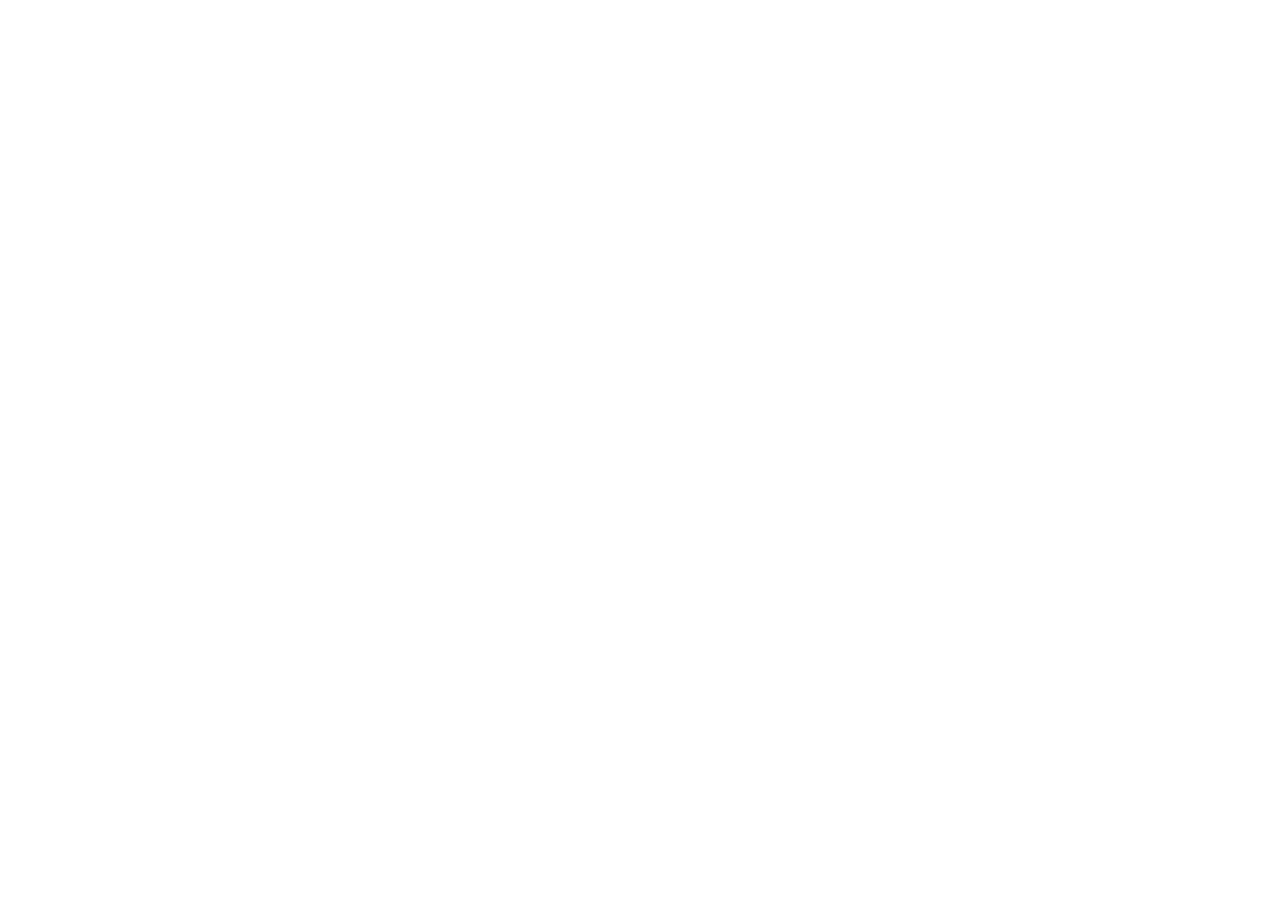
==== index.html @ 24608117 "Revert "Feature/nigar"" ====
<!doctype html>
<html lang="en">
<head>
  <meta charset="UTF-8">
  <meta name="viewport" content="width=device-width, initial-scale=1.0">
  <title>
    SAGE
  </title>
  <link rel="stylesheet" href="style.css">
</head>
  <body>
    <footer>
      <script src="app.js"></script>
    </footer>
  </body>
</html>
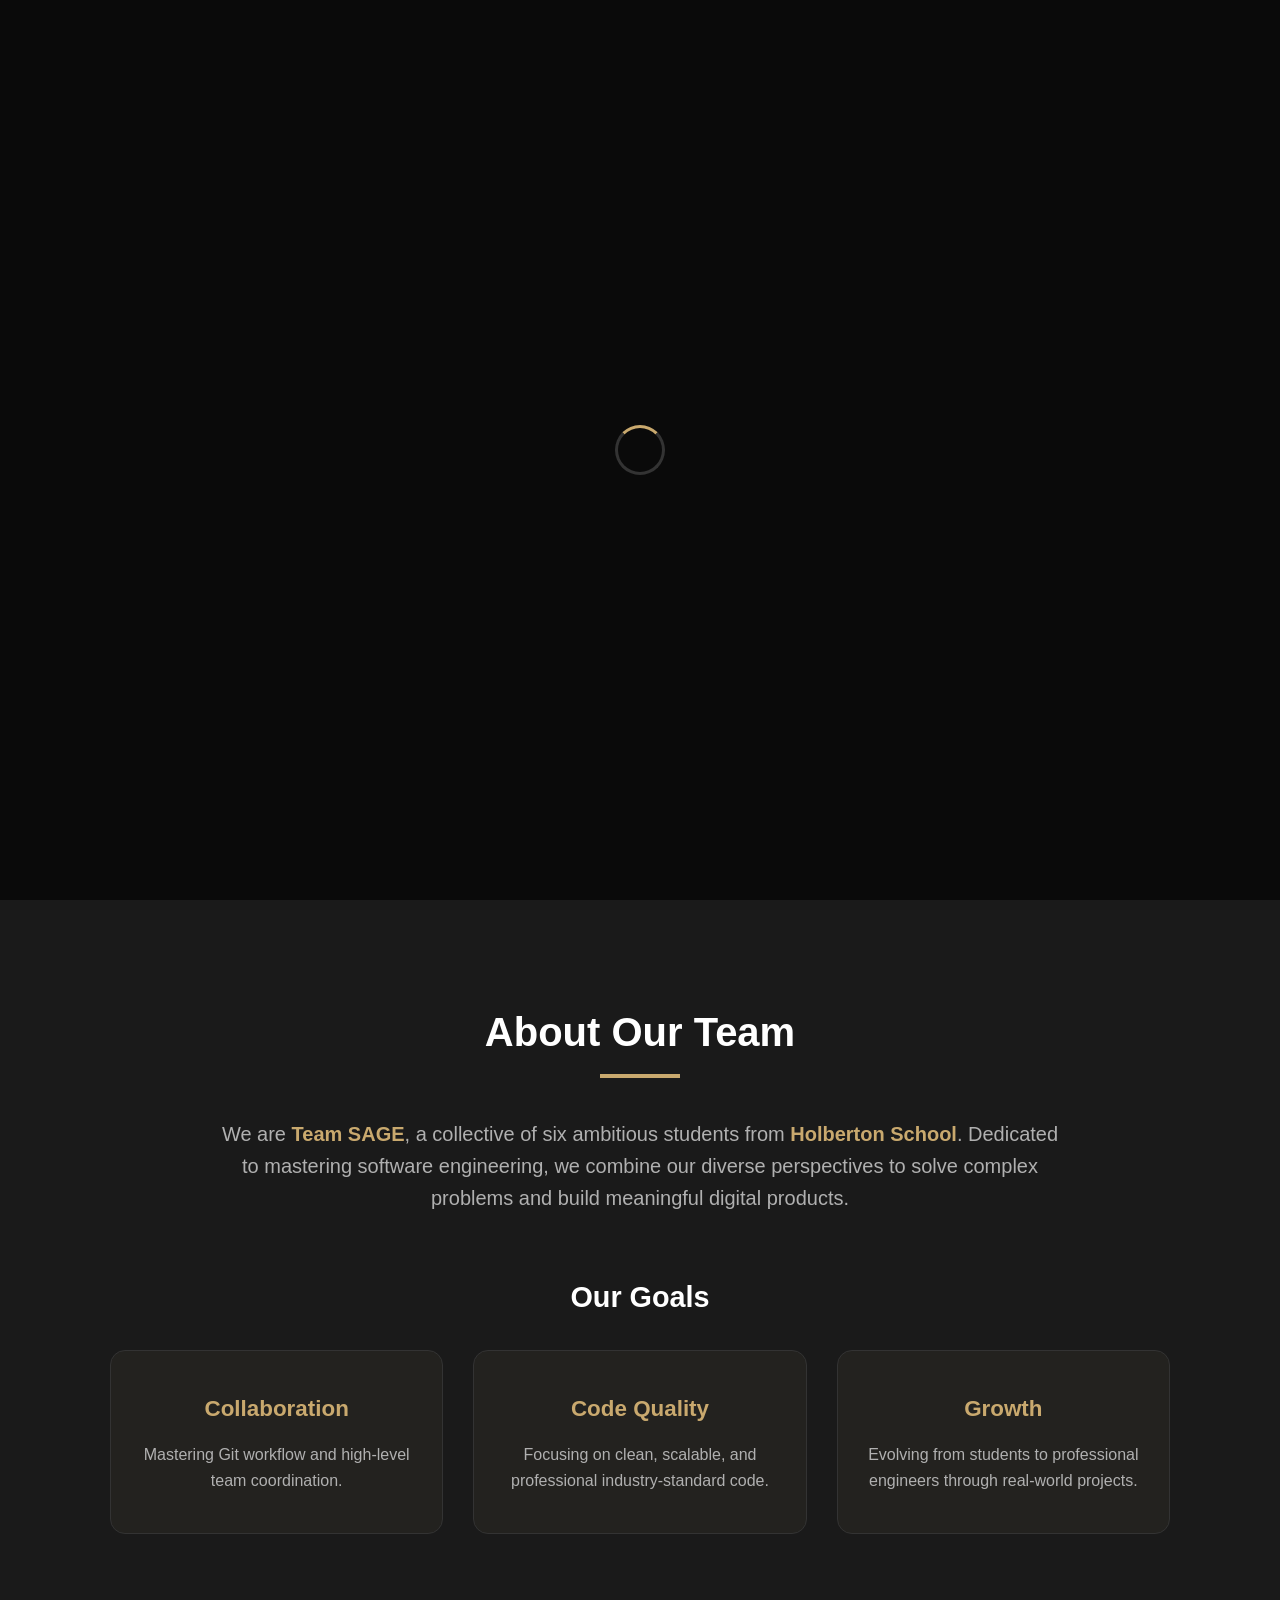
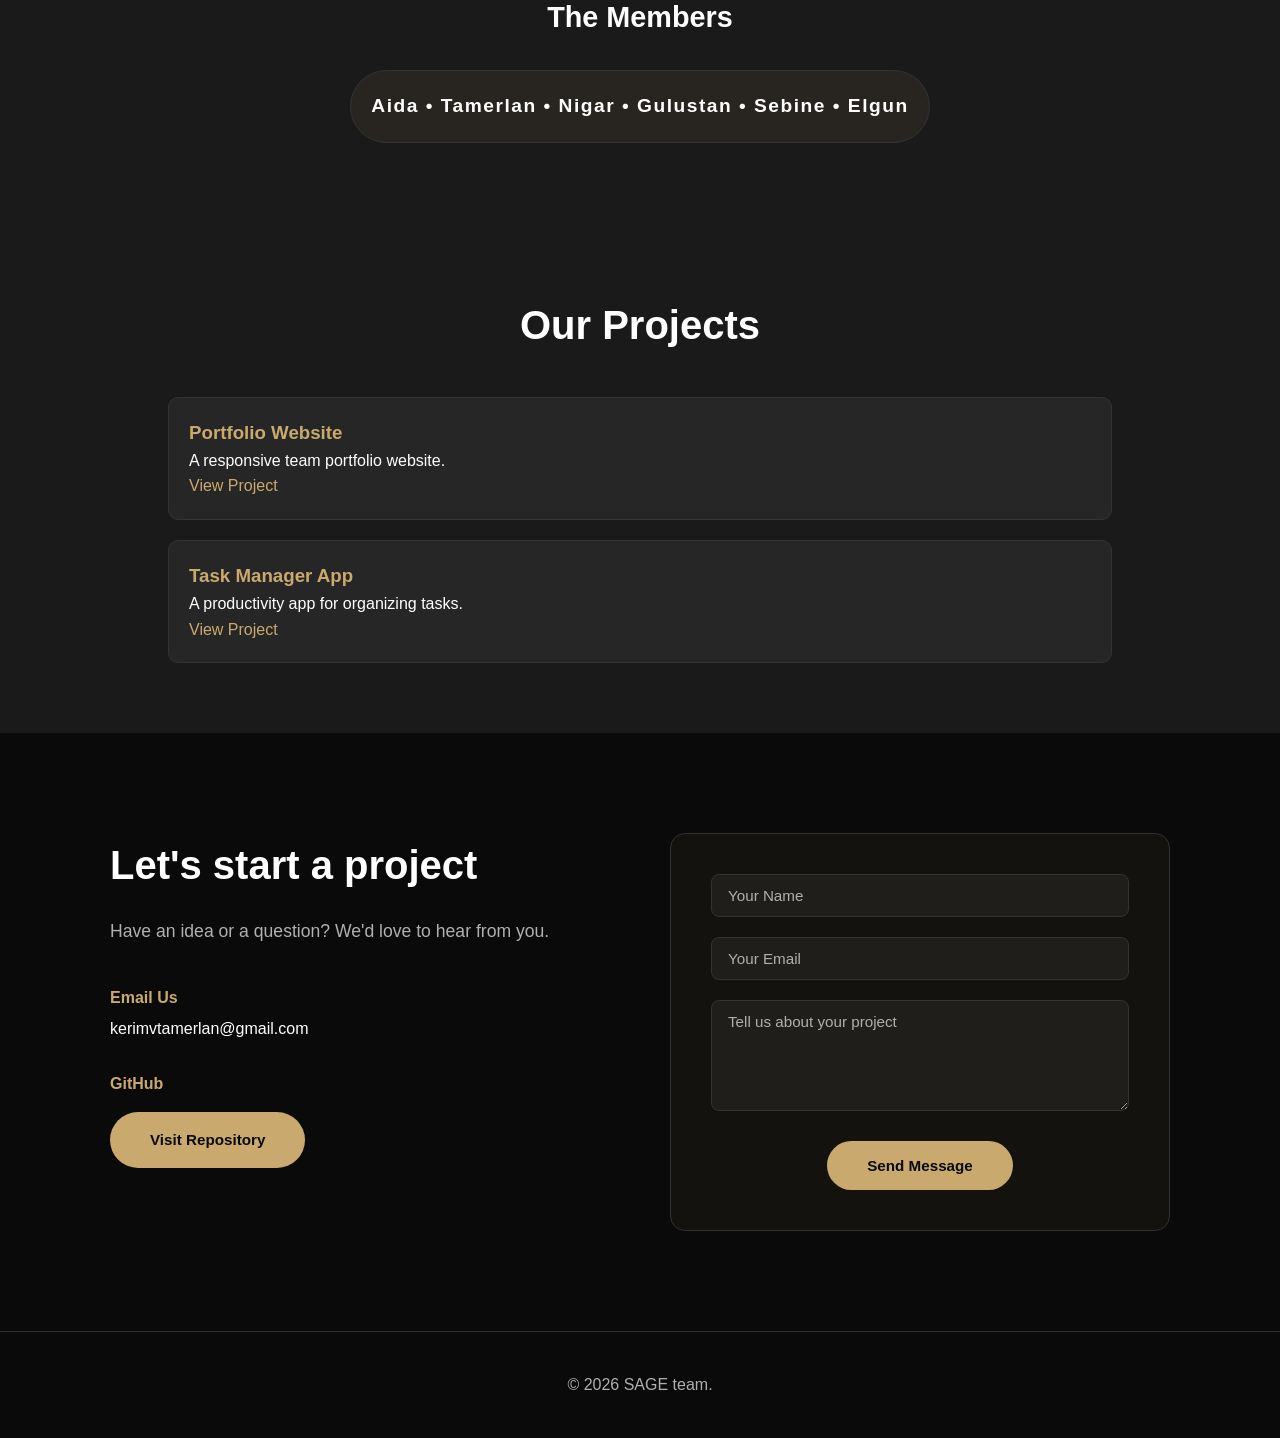
==== commit 229e0109: "feat: add contact section with form and GitHub button" ====
--- a/index.html
+++ b/index.html
@@ -9,8 +9,137 @@
   <link rel="stylesheet" href="style.css">
 </head>
   <body>
+        <!-- Loader -->
+    <div class="loader" id="loader">
+        <div class="loader-circle"></div>
+    </div>
+
+        <!-- Navbar -->
+    <nav class="navbar" id="navbar">
+        <div class="nav-container">
+            <a href="#home" class="nav-logo">SAGE</a>
+            <ul class="nav-links" id="navLinks">
+                <li><a href="#home">Home</a></li>
+                <li><a href="#projects">Projects</a></li>
+                <li><a href="#about">About</a></li>
+                <li><a href="#contact">Contact</a></li>
+            </ul>
+            <button class="nav-toggle" id="navToggle" aria-label="Toggle menu">
+                <span></span>
+                <span></span>
+                <span></span>
+            </button>
+        </div>
+    </nav>
+
+        <!-- Hero -->
+    <section class="hero" id="home">
+        <div class="hero-bg"></div>
+        <div class="hero-content">
+            <h1>We Craft Digital Experiences</h1>
+            <p>A team of six passionate designers and developers building products that make a difference.</p>
+            <div class="hero-buttons">
+                <a href="#projects" class="btn btn-primary">View Our Work</a>
+                <a href="#contact" class="btn btn-outline">Get in Touch</a>
+            </div>
+        </div>
+    </section>
+
+    <!-- About Team Section -->
+    <section class="about-team" id="about">
+        <div class="container">
+            <div class="section-header">
+                <h2>About Our Team</h2>
+                <div class="underline"></div>
+            </div>
+
+            <div class="about-content">
+                <p>
+                    We are <strong>Team SAGE</strong>, a collective of six ambitious students from <strong>Holberton School</strong>.
+                    Dedicated to mastering software engineering, we combine our diverse perspectives to solve complex problems and build meaningful digital products.
+                </p>
+            </div>
+
+            <div class="team-goals">
+                <h3>Our Goals</h3>
+                <div class="goals-grid">
+                    <div class="goal-card">
+                        <h4>Collaboration</h4>
+                        <p>Mastering Git workflow and high-level team coordination.</p>
+                    </div>
+                    <div class="goal-card">
+                        <h4>Code Quality</h4>
+                        <p>Focusing on clean, scalable, and professional industry-standard code.</p>
+                    </div>
+                    <div class="goal-card">
+                        <h4>Growth</h4>
+                        <p>Evolving from students to professional engineers through real-world projects.</p>
+                    </div>
+                </div>
+            </div>
+
+            <div class="team-members">
+                <h3>The Members</h3>
+                <div class="members-list">
+                    Aida • Tamerlan • Nigar • Gulustan • Sebine • Elgun
+                </div>
+            </div>
+        </div>
+    </section>
+
+    <!-- Projects Section -->
+    <section id="projects">
+        <h2>Our Projects</h2>
+
+        <div class="project-card">
+            <h3>Portfolio Website</h3>
+            <p>A responsive team portfolio website.</p>
+            <a href="#">View Project</a>
+        </div>
+
+        <div class="project-card">
+            <h3>Task Manager App</h3>
+            <p>A productivity app for organizing tasks.</p>
+            <a href="#">View Project</a>
+        </div>
+    </section>
+
+    <!--contact section-->
+    <section class="contact" id="contact">
+        <div class="container">
+            <div class="contact-wrapper">
+                <div class="contact-info">
+                    <h2>Let's start a project</h2>
+                    <p>Have an idea or a question? We'd love to hear from you.</p>
+                    <div class="info-item">
+                        <span>Email Us</span>
+                        <p>kerimvtamerlan@gmail.com</p>
+                    </div>
+                    <div class="info-item">
+                        <span>GitHub</span>
+                        <a href="https://github.com/sa3ina/SAGE" target="_blank" class="btn btn-primary" style="display: inline-block; margin-top: 10px;">Visit Repository</a>
+                    </div>
+                </div>
+
+                <form class="contact-form">
+                    <div class="form-group">
+                        <input type="text" placeholder="Your Name" required>
+                    </div>
+                    <div class="form-group">
+                        <input type="email" placeholder="Your Email" required>
+                    </div>
+                    <div class="form-group">
+                        <textarea placeholder="Tell us about your project" rows="5" required></textarea>
+                    </div>
+                    <button type="submit" class="btn btn-primary">Send Message</button>
+                </form>
+            </div>
+        </div>
+    </section>
+
     <footer>
+      <p>&copy; 2026 SAGE team.</p>
       <script src="app.js"></script>
     </footer>
   </body>
-</html>
+</html>
--- a/style.css
+++ b/style.css
@@ -0,0 +1,626 @@
+#projects {
+    padding: 50px;
+    background-color: var(--surface);
+}
+
+#projects h2 {
+    text-align: center;
+    color: var(--text);
+    margin-bottom: 40px;
+    font-size: 2.5rem;
+}
+
+.project-card {
+    background: rgba(255,255,255,0.05);
+    padding: 20px;
+    margin: 20px auto;
+    width: 80%;
+    border-radius: 10px;
+    border: 1px solid var(--border);
+    transition: var(--transition);
+}
+
+.project-card:hover {
+    background: rgba(255,255,255,0.1);
+    border-color: var(--accent);
+}
+
+.project-card h3 {
+    color: var(--accent);
+}
+
+.project-card a {
+    color: var(--accent);
+    text-decoration: none;
+    transition: var(--transition);
+}
+
+.project-card a:hover {
+    color: var(--accent-hover);
+}
+:root {
+  --bg: #0a0a0a;
+  --surface: #1a1a1a;
+  --text: #ffffff;
+  --text-muted: #b0b0b0;
+  --accent: #c9a96e;
+  --accent-hover: #ddb876;
+  --border: #333333;
+  --transition: all 0.3s ease;
+}
+
+* {
+  margin: 0;
+  padding: 0;
+  box-sizing: border-box;
+}
+
+body {
+  background-color: var(--bg);
+  color: var(--text);
+  font-family: -apple-system, BlinkMacSystemFont, 'Segoe UI', Roboto, Oxygen, Ubuntu, Cantarell, sans-serif;
+  line-height: 1.6;
+}
+
+/* Loader */
+.loader {
+  position: fixed;
+  top: 0;
+  left: 0;
+  width: 100%;
+  height: 100%;
+  background: var(--bg);
+  display: flex;
+  align-items: center;
+  justify-content: center;
+  z-index: 9999;
+  pointer-events: none;
+  opacity: 1;
+  transition: opacity 0.5s ease;
+}
+
+.loader.hidden {
+  opacity: 0;
+  pointer-events: none;
+}
+
+.loader-circle {
+  width: 50px;
+  height: 50px;
+  border: 3px solid var(--border);
+  border-top-color: var(--accent);
+  border-radius: 50%;
+  animation: spin 1s linear infinite;
+}
+
+@keyframes spin {
+  to {
+    transform: rotate(360deg);
+  }
+}
+
+@keyframes fadeUp {
+  from {
+    opacity: 0;
+    transform: translateY(30px);
+  }
+  to {
+    opacity: 1;
+    transform: translateY(0);
+  }
+}
+
+/* Navbar */
+.navbar {
+    position: fixed;
+    top: 0;
+    left: 0;
+    width: 100%;
+    z-index: 1000;
+    padding: 1.2rem 0;
+    background: transparent;
+    transition: var(--transition);
+}
+
+.navbar.scrolled {
+    background: rgba(10, 10, 10, 0.9);
+    backdrop-filter: blur(12px);
+    -webkit-backdrop-filter: blur(12px);
+    border-bottom: 1px solid var(--border);
+    padding: 0.8rem 0;
+}
+
+.nav-container {
+    max-width: 1200px;
+    margin: 0 auto;
+    padding: 0 5%;
+    display: flex;
+    align-items: center;
+    justify-content: space-between;
+}
+
+.nav-logo {
+    font-size: 1.5rem;
+    font-weight: 700;
+    color: var(--accent);
+    text-decoration: none;
+    letter-spacing: 3px;
+    transition: var(--transition);
+}
+
+.nav-logo:hover {
+    color: var(--accent-hover);
+}
+
+.nav-links {
+    display: flex;
+    list-style: none;
+    gap: 2.5rem;
+}
+
+.nav-links a {
+    color: var(--text-muted);
+    text-decoration: none;
+    font-size: 0.9rem;
+    font-weight: 500;
+    letter-spacing: 0.5px;
+    transition: var(--transition);
+    position: relative;
+}
+
+.nav-links a::after {
+    content: '';
+    position: absolute;
+    bottom: -4px;
+    left: 0;
+    width: 0;
+    height: 2px;
+    background: var(--accent);
+    transition: var(--transition);
+}
+
+.nav-links a:hover {
+    color: var(--text);
+}
+
+.nav-links a:hover::after {
+    width: 100%;
+}
+
+.nav-toggle {
+    display: none;
+    flex-direction: column;
+    gap: 5px;
+    background: none;
+    border: none;
+    cursor: pointer;
+    padding: 4px;
+    z-index: 1001;
+}
+
+.nav-toggle span {
+    display: block;
+    width: 24px;
+    height: 2px;
+    background: var(--text);
+    border-radius: 2px;
+    transition: var(--transition);
+}
+
+.nav-toggle.active span:nth-child(1) {
+    transform: translateY(7px) rotate(45deg);
+}
+
+.nav-toggle.active span:nth-child(2) {
+    opacity: 0;
+}
+
+.nav-toggle.active span:nth-child(3) {
+    transform: translateY(-7px) rotate(-45deg);
+}
+
+@media (max-width: 768px) {
+    .nav-toggle {
+        display: flex;
+    }
+
+    .nav-links {
+        position: fixed;
+        top: 0;
+        right: -100%;
+        width: 70%;
+        max-width: 300px;
+        height: 100vh;
+        background: var(--surface);
+        flex-direction: column;
+        align-items: center;
+        justify-content: center;
+        gap: 2rem;
+        transition: right 0.4s ease;
+        border-left: 1px solid var(--border);
+    }
+
+    .nav-links.open {
+        right: 0;
+    }
+
+    .nav-links a {
+        font-size: 1.1rem;
+    }
+
+    .nav-overlay {
+        position: fixed;
+        top: 0;
+        left: 0;
+        width: 100%;
+        height: 100%;
+        background: rgba(0, 0, 0, 0.5);
+        z-index: 999;
+        opacity: 0;
+        pointer-events: none;
+        transition: opacity 0.3s ease;
+    }
+
+    .nav-overlay.active {
+        opacity: 1;
+        pointer-events: all;
+    }
+}
+
+/* Hero Section */
+.hero {
+    min-height: 100vh;
+    display: flex;
+    align-items: center;
+    justify-content: center;
+    text-align: center;
+    padding: 8rem 5% 4rem;
+    position: relative;
+    overflow: hidden;
+}
+
+.hero-bg {
+    position: absolute;
+    top: 0;
+    left: 0;
+    width: 100%;
+    height: 100%;
+    background: 
+        radial-gradient(circle at 20% 50%, rgba(201,169,110,0.08) 0%, transparent 50%),
+        radial-gradient(circle at 80% 80%, rgba(201,169,110,0.05) 0%, transparent 50%);
+    pointer-events: none;
+}
+
+.hero-content {
+    position: relative;
+    z-index: 1;
+    max-width: 900px;
+}
+
+.hero-tag {
+    display: inline-block;
+    padding: 0.5rem 1.2rem;
+    background: var(--surface);
+    border: 1px solid var(--border);
+    border-radius: 100px;
+    font-size: 0.85rem;
+    color: var(--accent);
+    margin-bottom: 2rem;
+    opacity: 0;
+    transform: translateY(20px);
+    animation: fadeUp 0.8s ease forwards 0.2s;
+}
+
+.hero h1 {
+    font-size: clamp(3rem, 6vw, 5rem);
+    margin-bottom: 1.5rem;
+    opacity: 0;
+    transform: translateY(30px);
+    animation: fadeUp 0.8s ease forwards 0.4s;
+}
+
+.hero p {
+    font-size: 1.25rem;
+    color: var(--text-muted);
+    max-width: 600px;
+    margin: 0 auto 3rem;
+    opacity: 0;
+    transform: translateY(20px);
+    animation: fadeUp 0.8s ease forwards 0.6s;
+}
+
+.hero-buttons {
+    display: flex;
+    gap: 1rem;
+    justify-content: center;
+    flex-wrap: wrap;
+    opacity: 0;
+    transform: translateY(20px);
+    animation: fadeUp 0.8s ease forwards 0.8s;
+}
+
+.btn {
+    padding: 1rem 2.5rem;
+    border-radius: 100px;
+    font-weight: 600;
+    text-decoration: none;
+    transition: var(--transition);
+    cursor: pointer;
+    border: none;
+    font-size: 0.95rem;
+    display: inline-flex;
+    align-items: center;
+    gap: 0.5rem;
+}
+
+.btn-primary {
+    background: var(--accent);
+    color: var(--bg);
+}
+
+.btn-primary:hover {
+    background: var(--accent-hover);
+    transform: translateY(-2px);
+    box-shadow: 0 10px 30px rgba(201,169,110,0.3);
+}
+
+.btn-outline {
+    background: transparent;
+    color: var(--text);
+    border: 1px solid var(--border);
+}
+
+.btn-outline:hover {
+    border-color: var(--accent);
+    color: var(--accent);
+}
+
+/* About Team Section Styles */
+.about-team {
+    padding: 100px 0;
+    background-color: var(--surface);
+}
+
+.container {
+    max-width: 1100px;
+    margin: 0 auto;
+    padding: 0 20px;
+    text-align: center;
+}
+
+.section-header h2 {
+    font-size: 2.5rem;
+    color: var(--text);
+    margin-bottom: 10px;
+    opacity: 0;
+    animation: fadeUp 0.8s ease forwards;
+}
+
+.underline {
+    width: 80px;
+    height: 4px;
+    background: var(--accent);
+    margin: 0 auto 40px;
+}
+
+.about-content p {
+    font-size: 1.25rem;
+    color: var(--text-muted);
+    max-width: 850px;
+    margin: 0 auto 60px;
+}
+
+.about-content strong {
+    color: var(--accent);
+}
+
+.team-goals h3,
+.team-members h3 {
+    font-size: 1.8rem;
+    color: var(--text);
+    margin-bottom: 30px;
+}
+
+.goals-grid {
+    display: flex;
+    justify-content: space-between;
+    gap: 30px;
+    margin-bottom: 60px;
+    flex-wrap: wrap;
+}
+
+.goal-card {
+    flex: 1;
+    min-width: 250px;
+    padding: 40px 25px;
+    background: rgba(201,169,110,0.05);
+    border: 1px solid var(--border);
+    border-radius: 15px;
+    transition: var(--transition);
+}
+
+.goal-card:hover {
+    transform: translateY(-10px);
+    background: rgba(201,169,110,0.1);
+    border-color: var(--accent);
+    box-shadow: 0 15px 30px rgba(201,169,110,0.2);
+}
+
+.goal-card h4 {
+    color: var(--accent);
+    font-size: 1.4rem;
+    margin-bottom: 15px;
+}
+
+.goal-card p {
+    color: var(--text-muted);
+}
+
+.members-list {
+    font-size: 1.2rem;
+    font-weight: 700;
+    color: var(--text);
+    letter-spacing: 1.5px;
+    padding: 20px;
+    background: rgba(201,169,110,0.08);
+    display: inline-block;
+    border-radius: 50px;
+    border: 1px solid var(--border);
+}
+
+/* Contact Section */
+.contact {
+    padding: 100px 0;
+    background-color: var(--bg);
+}
+
+.contact .container {
+    max-width: 1100px;
+    margin: 0 auto;
+    padding: 0 20px;
+}
+
+.contact-wrapper {
+    display: grid;
+    grid-template-columns: 1fr 1fr;
+    gap: 60px;
+    align-items: start;
+}
+
+.contact-info {
+    text-align: left;
+}
+
+.contact-info h2 {
+    font-size: 2.5rem;
+    color: var(--text);
+    margin-bottom: 20px;
+}
+
+.contact-info > p {
+    font-size: 1.1rem;
+    color: var(--text-muted);
+    margin-bottom: 40px;
+}
+
+.info-item {
+    margin-bottom: 30px;
+}
+
+.info-item span {
+    display: block;
+    color: var(--accent);
+    font-weight: 600;
+    margin-bottom: 5px;
+}
+
+.info-item p {
+    color: var(--text);
+    font-size: 1rem;
+}
+
+.contact-form {
+    display: flex;
+    flex-direction: column;
+    gap: 20px;
+    background: rgba(201,169,110,0.05);
+    padding: 40px;
+    border: 1px solid var(--border);
+    border-radius: 15px;
+}
+
+.form-group {
+    display: flex;
+    flex-direction: column;
+}
+
+.form-group input,
+.form-group textarea {
+    padding: 12px 16px;
+    background: rgba(255,255,255,0.05);
+    border: 1px solid var(--border);
+    border-radius: 8px;
+    color: var(--text);
+    font-family: inherit;
+    font-size: 0.95rem;
+    transition: var(--transition);
+}
+
+.form-group input::placeholder,
+.form-group textarea::placeholder {
+    color: var(--text-muted);
+}
+
+.form-group input:focus,
+.form-group textarea:focus {
+    outline: none;
+    border-color: var(--accent);
+    background: rgba(255,255,255,0.08);
+    box-shadow: 0 0 0 3px rgba(201,169,110,0.1);
+}
+
+.contact-form .btn-primary {
+    align-self: center;
+    margin-top: 10px;
+}
+
+@media (max-width: 768px) {
+    .contact-wrapper {
+        grid-template-columns: 1fr;
+        gap: 40px;
+    }
+
+    .contact-info h2 {
+        font-size: 2rem;
+    }
+
+    .contact-form {
+        padding: 30px 20px;
+    }
+}
+
+/* Footer */
+footer {
+    padding: 40px;
+    background: var(--bg);
+    color: var(--text-muted);
+    text-align: center;
+    border-top: 1px solid var(--border);
+}
+
+footer p {
+    margin: 0;
+}
+
+/* Responsive Design */
+@media (max-width: 768px) {
+    .section-header h2 {
+        font-size: 2rem;
+    }
+
+    .about-content p {
+        font-size: 1rem;
+    }
+
+    .team-goals h3,
+    .team-members h3 {
+        font-size: 1.5rem;
+    }
+
+    .goals-grid {
+        flex-direction: column;
+        gap: 20px;
+    }
+
+    .goal-card {
+        padding: 25px 15px;
+    }
+
+    .project-card {
+        width: 90%;
+    }
+
+    #projects h2 {
+        font-size: 1.8rem;
+    }
+}
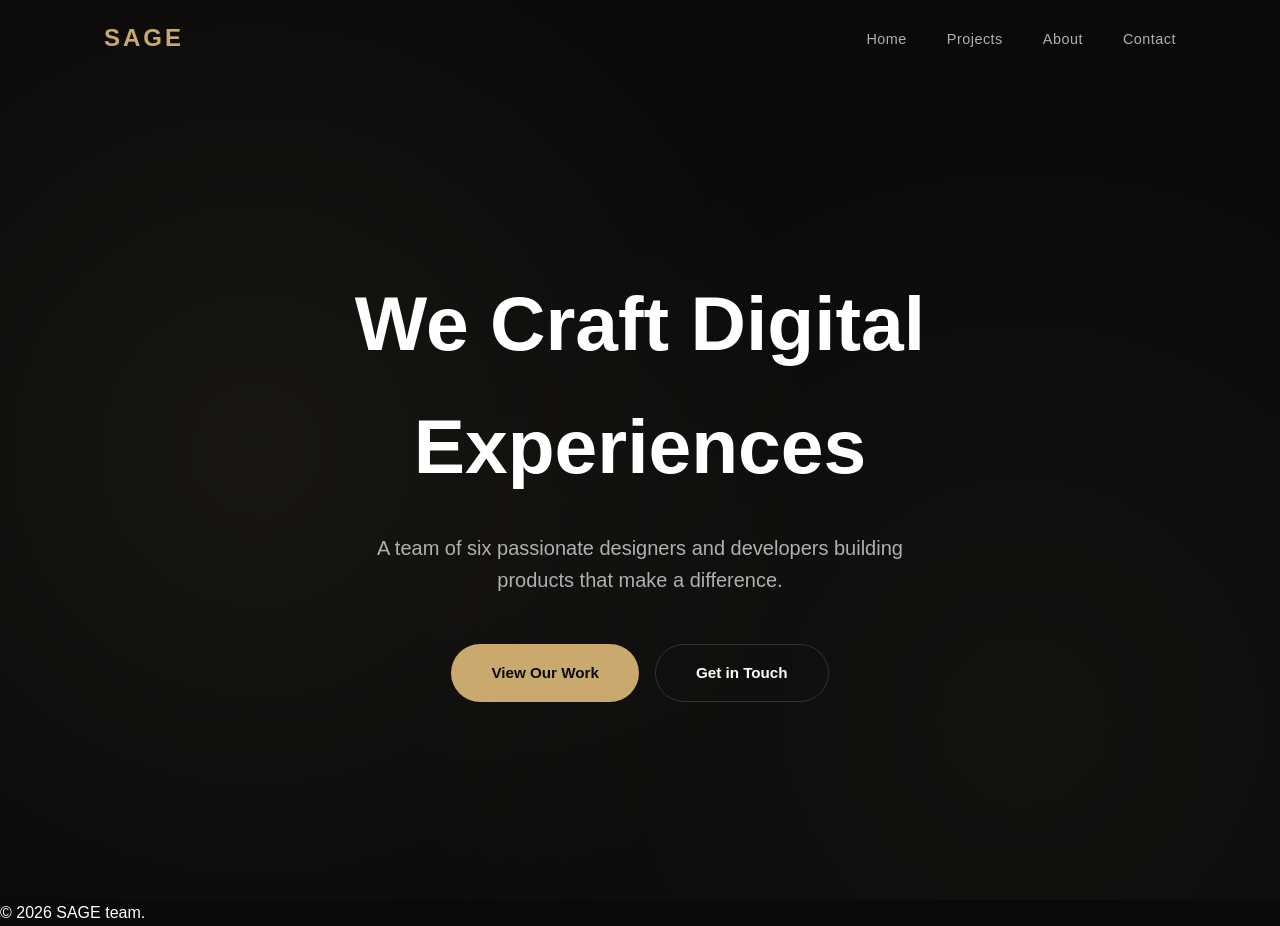
==== commit 3cff49bc: "Merge branch 'dev' into feature/elgun2" ====
--- a/index.html
+++ b/index.html
@@ -40,67 +40,37 @@
             <p>A team of six passionate designers and developers building products that make a difference.</p>
             <div class="hero-buttons">
                 <a href="#projects" class="btn btn-primary">View Our Work</a>
-                <a href="#contact" class="btn btn-outline">Get in Touch</a>
+                <a href="javascript:void(0)" class="btn btn-outline" id="contact-trigger">Get in Touch</a>
             </div>
         </div>
     </section>
 
-    <!-- About Team Section -->
-    <section class="about-team" id="about">
+    <!--contact section-->
+    <section class="contact" id="contact">
         <div class="container">
-            <div class="section-header">
-                <h2>About Our Team</h2>
-                <div class="underline"></div>
-            </div>
-
-            <div class="about-content">
-                <p>
-                    We are <strong>Team SAGE</strong>, a collective of six ambitious students from <strong>Holberton School</strong>.
-                    Dedicated to mastering software engineering, we combine our diverse perspectives to solve complex problems and build meaningful digital products.
-                </p>
-            </div>
-
-            <div class="team-goals">
-                <h3>Our Goals</h3>
-                <div class="goals-grid">
-                    <div class="goal-card">
-                        <h4>Collaboration</h4>
-                        <p>Mastering Git workflow and high-level team coordination.</p>
-                    </div>
-                    <div class="goal-card">
-                        <h4>Code Quality</h4>
-                        <p>Focusing on clean, scalable, and professional industry-standard code.</p>
-                    </div>
-                    <div class="goal-card">
-                        <h4>Growth</h4>
-                        <p>Evolving from students to professional engineers through real-world projects.</p>
+            <div class="contact-wrapper">
+                <div class="contact-info">
+                    <h2>Let’s start a project</h2>
+                    <p>Have an idea or a question? We’d love to hear from you.</p>
+                    <div class="info-item">
+                        <span>Email Us</span>
+                        <p>kerimvtamerlan@gmail.com</p>
                     </div>
                 </div>
+
+                <form class="contact-form">
+                    <div class="form-group">
+                        <input type="text" placeholder="Your Name" required>
+                    </div>
+                    <div class="form-group">
+                        <input type="email" placeholder="Your Email" required>
+                    </div>
+                    <div class="form-group">
+                        <textarea placeholder="Tell us about your project" rows="5" required></textarea>
+                    </div>
+                    <button type="submit" class="btn btn-primary">Send Message</button>
+                </form>
             </div>
-
-            <div class="team-members">
-                <h3>The Members</h3>
-                <div class="members-list">
-                    Aida • Tamerlan • Nigar • Gulustan • Sebine • Elgun
-                </div>
-            </div>
-        </div>
-    </section>
-
-    <!-- Projects Section -->
-    <section id="projects">
-        <h2>Our Projects</h2>
-
-        <div class="project-card">
-            <h3>Portfolio Website</h3>
-            <p>A responsive team portfolio website.</p>
-            <a href="#">View Project</a>
-        </div>
-
-        <div class="project-card">
-            <h3>Task Manager App</h3>
-            <p>A productivity app for organizing tasks.</p>
-            <a href="#">View Project</a>
         </div>
     </section>
 
@@ -141,5 +111,6 @@
       <p>&copy; 2026 SAGE team.</p>
       <script src="app.js"></script>
     </footer>
+          <script src="app.js"></script>
   </body>
 </html>
--- a/style.css
+++ b/style.css
@@ -374,6 +374,51 @@
     border-color: var(--accent);
     color: var(--accent);
 }
+/* 1. The main section container */
+#contact {
+    display: none; /* Hidden by default */
+    padding: 100px 20px;
+    background-color: #0a0a0a;
+    width: 100%;
+}
+
+/* 2. Logic to show it (triggered by JS) */
+#contact.is-visible {
+    display: flex; /* Changed to flex to help with centering */
+    flex-direction: column;
+    align-items: center; /* Centers content horizontally */
+    justify-content: center; /* Centers content vertically if needed */
+}
+
+/* 3. The wrapper that holds your info and form */
+.contact-wrapper {
+    width: 100%;
+    max-width: 600px; /* Limits width so it doesn't stretch too far */
+    text-align: center; /* Centers the text inside */
+}
+
+/* 4. Adjusting the form elements to be centered */
+.contact-form {
+    display: flex;
+    flex-direction: column;
+    gap: 20px;
+    margin-top: 40px;
+}
+
+.form-group input, 
+.form-group textarea {
+    width: 100%;
+    padding: 15px;
+    border: 1px solid #ddd;
+    border-radius: 4px;
+    font-family: inherit;
+    background: #f9f9f9;
+}
+
+/* 5. Center the button specifically */
+.contact-form .btn {
+    align-self: center; /* Keeps button in the middle */
+    min-width: 200px;
 
 /* About Team Section Styles */
 .about-team {
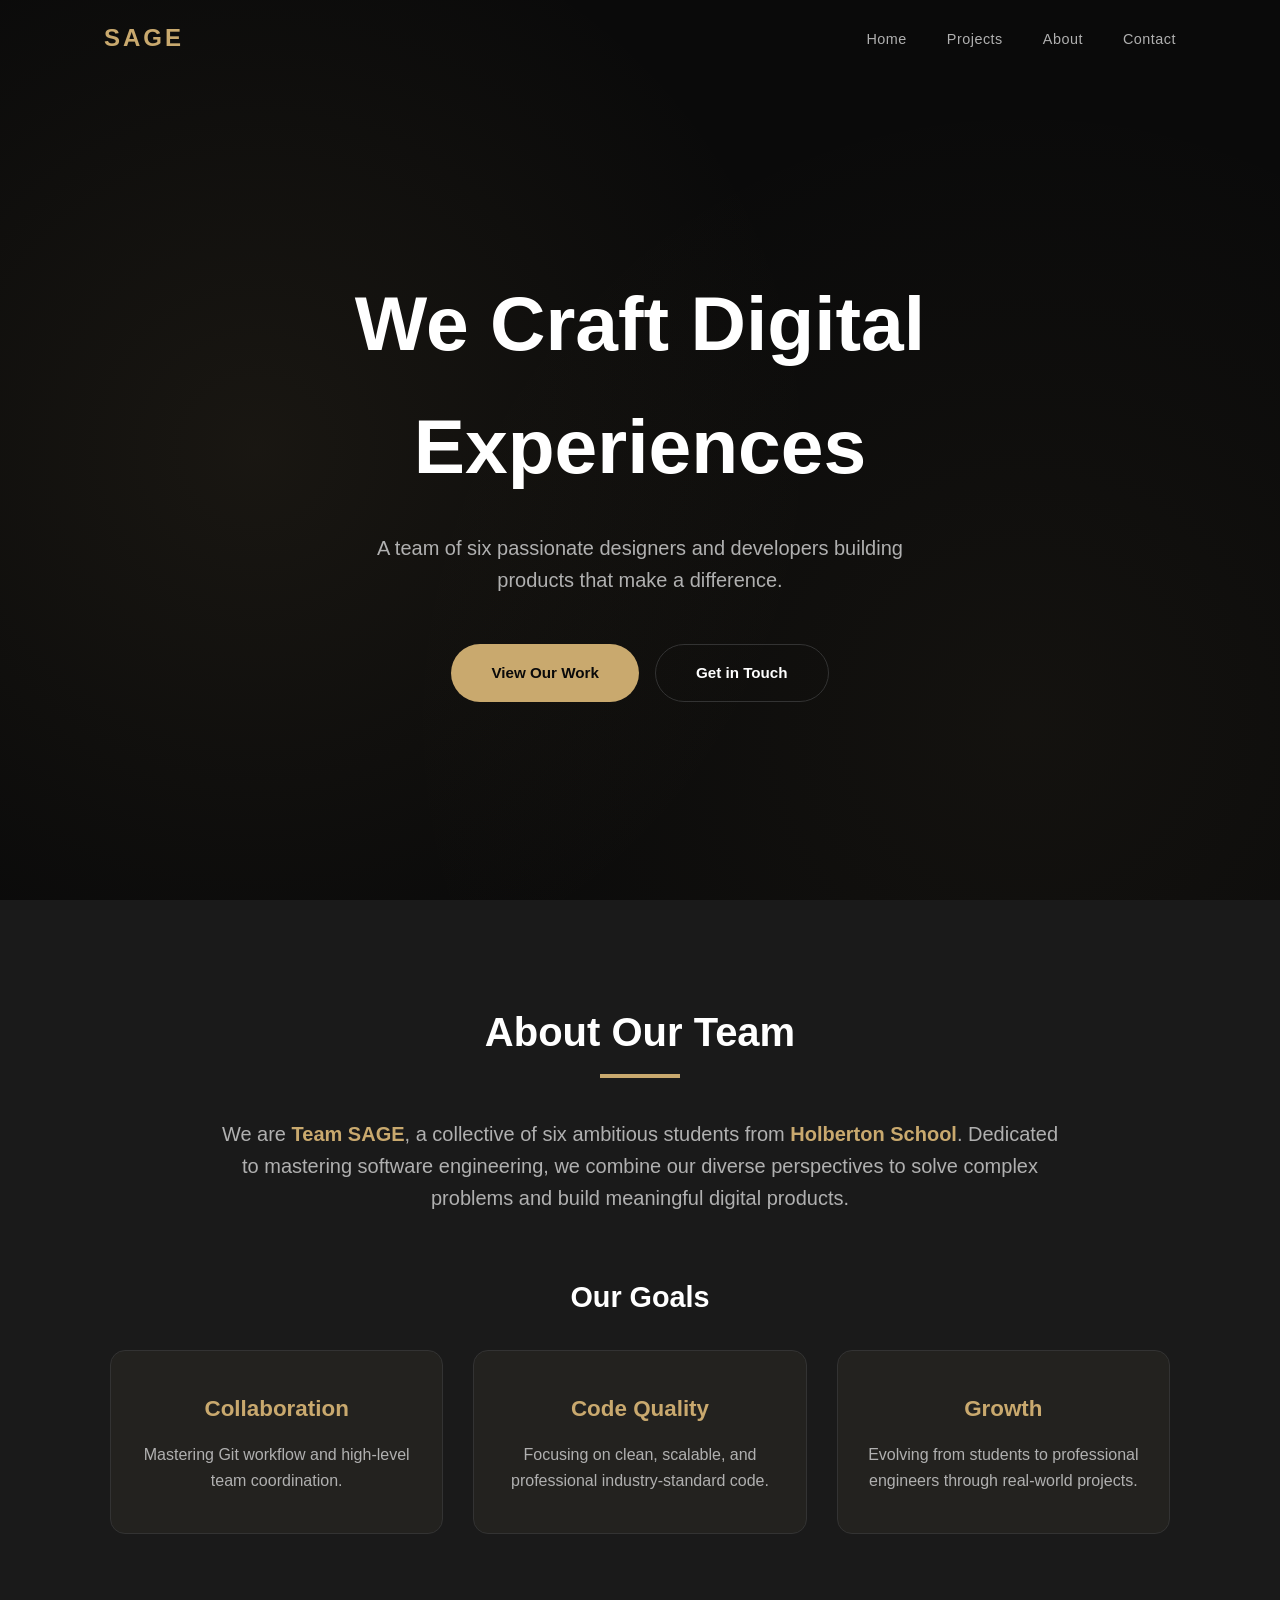
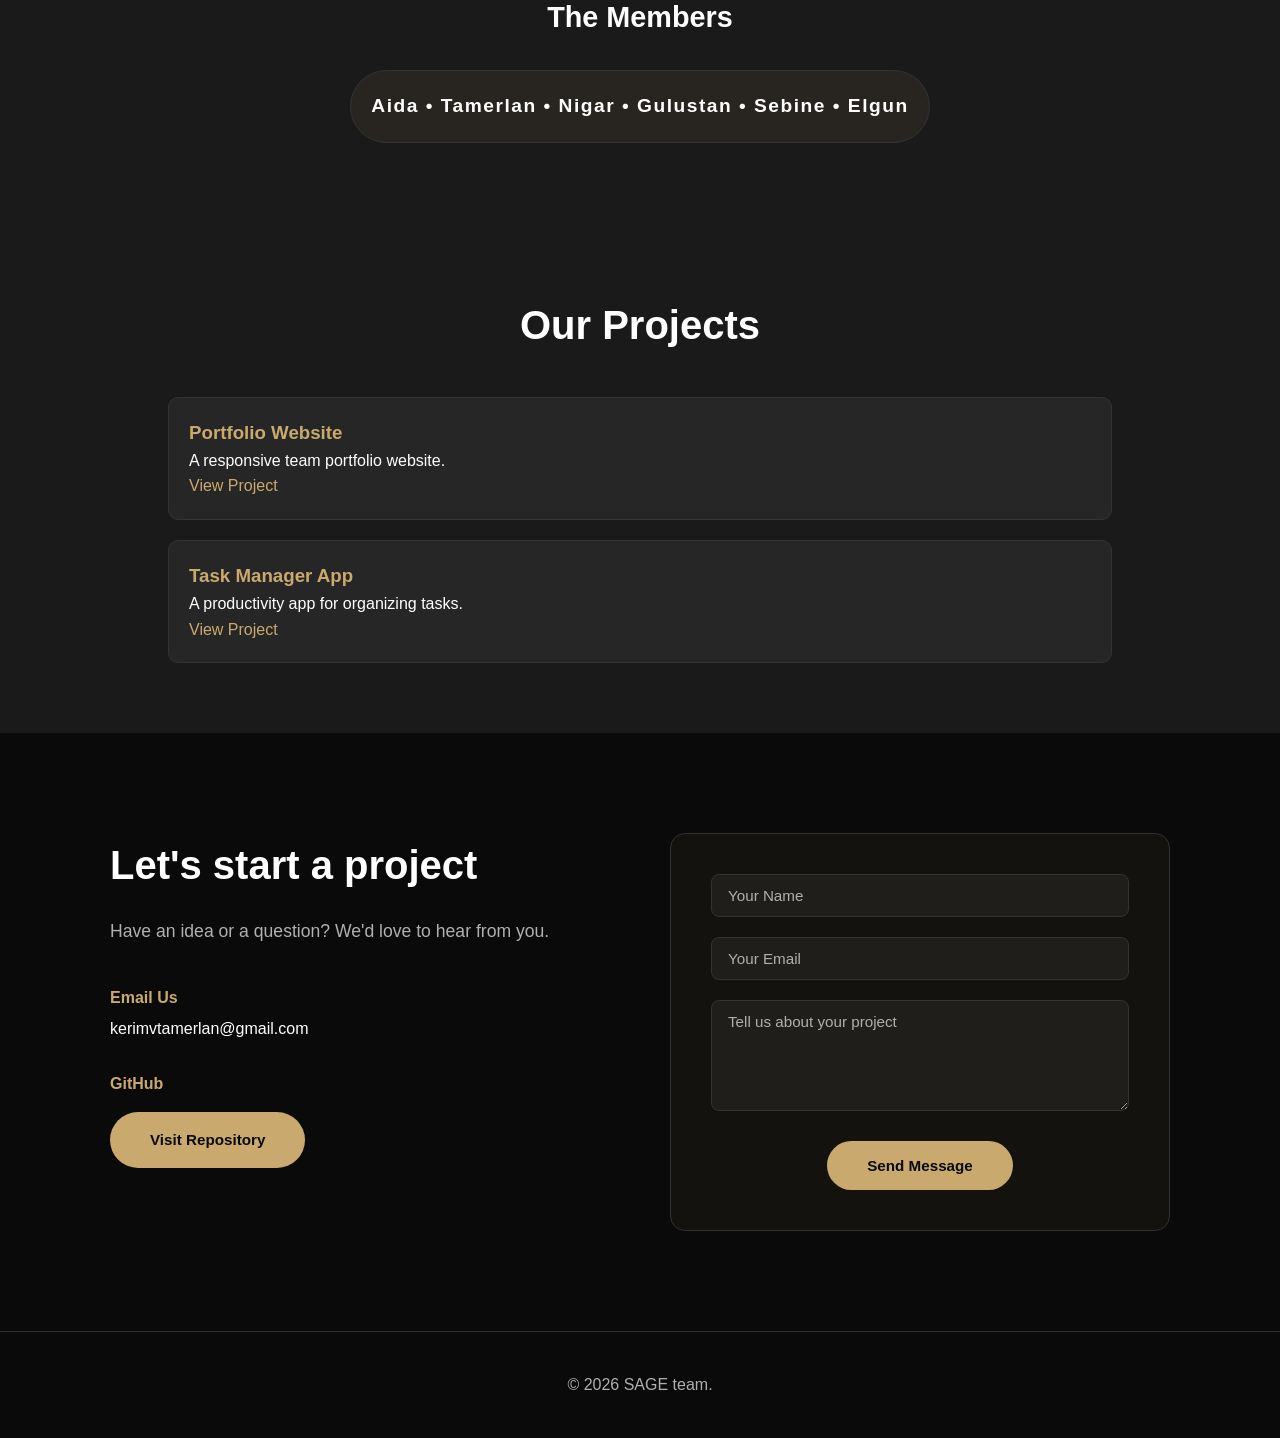
==== commit 834fb814: "refactor: remove contact section and related styles, update about team section" ====
--- a/index.html
+++ b/index.html
@@ -40,37 +40,67 @@
             <p>A team of six passionate designers and developers building products that make a difference.</p>
             <div class="hero-buttons">
                 <a href="#projects" class="btn btn-primary">View Our Work</a>
-                <a href="javascript:void(0)" class="btn btn-outline" id="contact-trigger">Get in Touch</a>
+                <a href="#contact" class="btn btn-outline">Get in Touch</a>
             </div>
         </div>
     </section>
 
-    <!--contact section-->
-    <section class="contact" id="contact">
+    <!-- About Team Section -->
+    <section class="about-team" id="about">
         <div class="container">
-            <div class="contact-wrapper">
-                <div class="contact-info">
-                    <h2>Let’s start a project</h2>
-                    <p>Have an idea or a question? We’d love to hear from you.</p>
-                    <div class="info-item">
-                        <span>Email Us</span>
-                        <p>kerimvtamerlan@gmail.com</p>
+            <div class="section-header">
+                <h2>About Our Team</h2>
+                <div class="underline"></div>
+            </div>
+
+            <div class="about-content">
+                <p>
+                    We are <strong>Team SAGE</strong>, a collective of six ambitious students from <strong>Holberton School</strong>.
+                    Dedicated to mastering software engineering, we combine our diverse perspectives to solve complex problems and build meaningful digital products.
+                </p>
+            </div>
+
+            <div class="team-goals">
+                <h3>Our Goals</h3>
+                <div class="goals-grid">
+                    <div class="goal-card">
+                        <h4>Collaboration</h4>
+                        <p>Mastering Git workflow and high-level team coordination.</p>
+                    </div>
+                    <div class="goal-card">
+                        <h4>Code Quality</h4>
+                        <p>Focusing on clean, scalable, and professional industry-standard code.</p>
+                    </div>
+                    <div class="goal-card">
+                        <h4>Growth</h4>
+                        <p>Evolving from students to professional engineers through real-world projects.</p>
                     </div>
                 </div>
+            </div>
 
-                <form class="contact-form">
-                    <div class="form-group">
-                        <input type="text" placeholder="Your Name" required>
-                    </div>
-                    <div class="form-group">
-                        <input type="email" placeholder="Your Email" required>
-                    </div>
-                    <div class="form-group">
-                        <textarea placeholder="Tell us about your project" rows="5" required></textarea>
-                    </div>
-                    <button type="submit" class="btn btn-primary">Send Message</button>
-                </form>
+            <div class="team-members">
+                <h3>The Members</h3>
+                <div class="members-list">
+                    Aida • Tamerlan • Nigar • Gulustan • Sebine • Elgun
+                </div>
             </div>
+        </div>
+    </section>
+
+    <!-- Projects Section -->
+    <section id="projects">
+        <h2>Our Projects</h2>
+
+        <div class="project-card">
+            <h3>Portfolio Website</h3>
+            <p>A responsive team portfolio website.</p>
+            <a href="#">View Project</a>
+        </div>
+
+        <div class="project-card">
+            <h3>Task Manager App</h3>
+            <p>A productivity app for organizing tasks.</p>
+            <a href="#">View Project</a>
         </div>
     </section>
 
@@ -111,6 +141,5 @@
       <p>&copy; 2026 SAGE team.</p>
       <script src="app.js"></script>
     </footer>
-          <script src="app.js"></script>
   </body>
 </html>
--- a/style.css
+++ b/style.css
@@ -374,51 +374,6 @@
     border-color: var(--accent);
     color: var(--accent);
 }
-/* 1. The main section container */
-#contact {
-    display: none; /* Hidden by default */
-    padding: 100px 20px;
-    background-color: #0a0a0a;
-    width: 100%;
-}
-
-/* 2. Logic to show it (triggered by JS) */
-#contact.is-visible {
-    display: flex; /* Changed to flex to help with centering */
-    flex-direction: column;
-    align-items: center; /* Centers content horizontally */
-    justify-content: center; /* Centers content vertically if needed */
-}
-
-/* 3. The wrapper that holds your info and form */
-.contact-wrapper {
-    width: 100%;
-    max-width: 600px; /* Limits width so it doesn't stretch too far */
-    text-align: center; /* Centers the text inside */
-}
-
-/* 4. Adjusting the form elements to be centered */
-.contact-form {
-    display: flex;
-    flex-direction: column;
-    gap: 20px;
-    margin-top: 40px;
-}
-
-.form-group input, 
-.form-group textarea {
-    width: 100%;
-    padding: 15px;
-    border: 1px solid #ddd;
-    border-radius: 4px;
-    font-family: inherit;
-    background: #f9f9f9;
-}
-
-/* 5. Center the button specifically */
-.contact-form .btn {
-    align-self: center; /* Keeps button in the middle */
-    min-width: 200px;
 
 /* About Team Section Styles */
 .about-team {
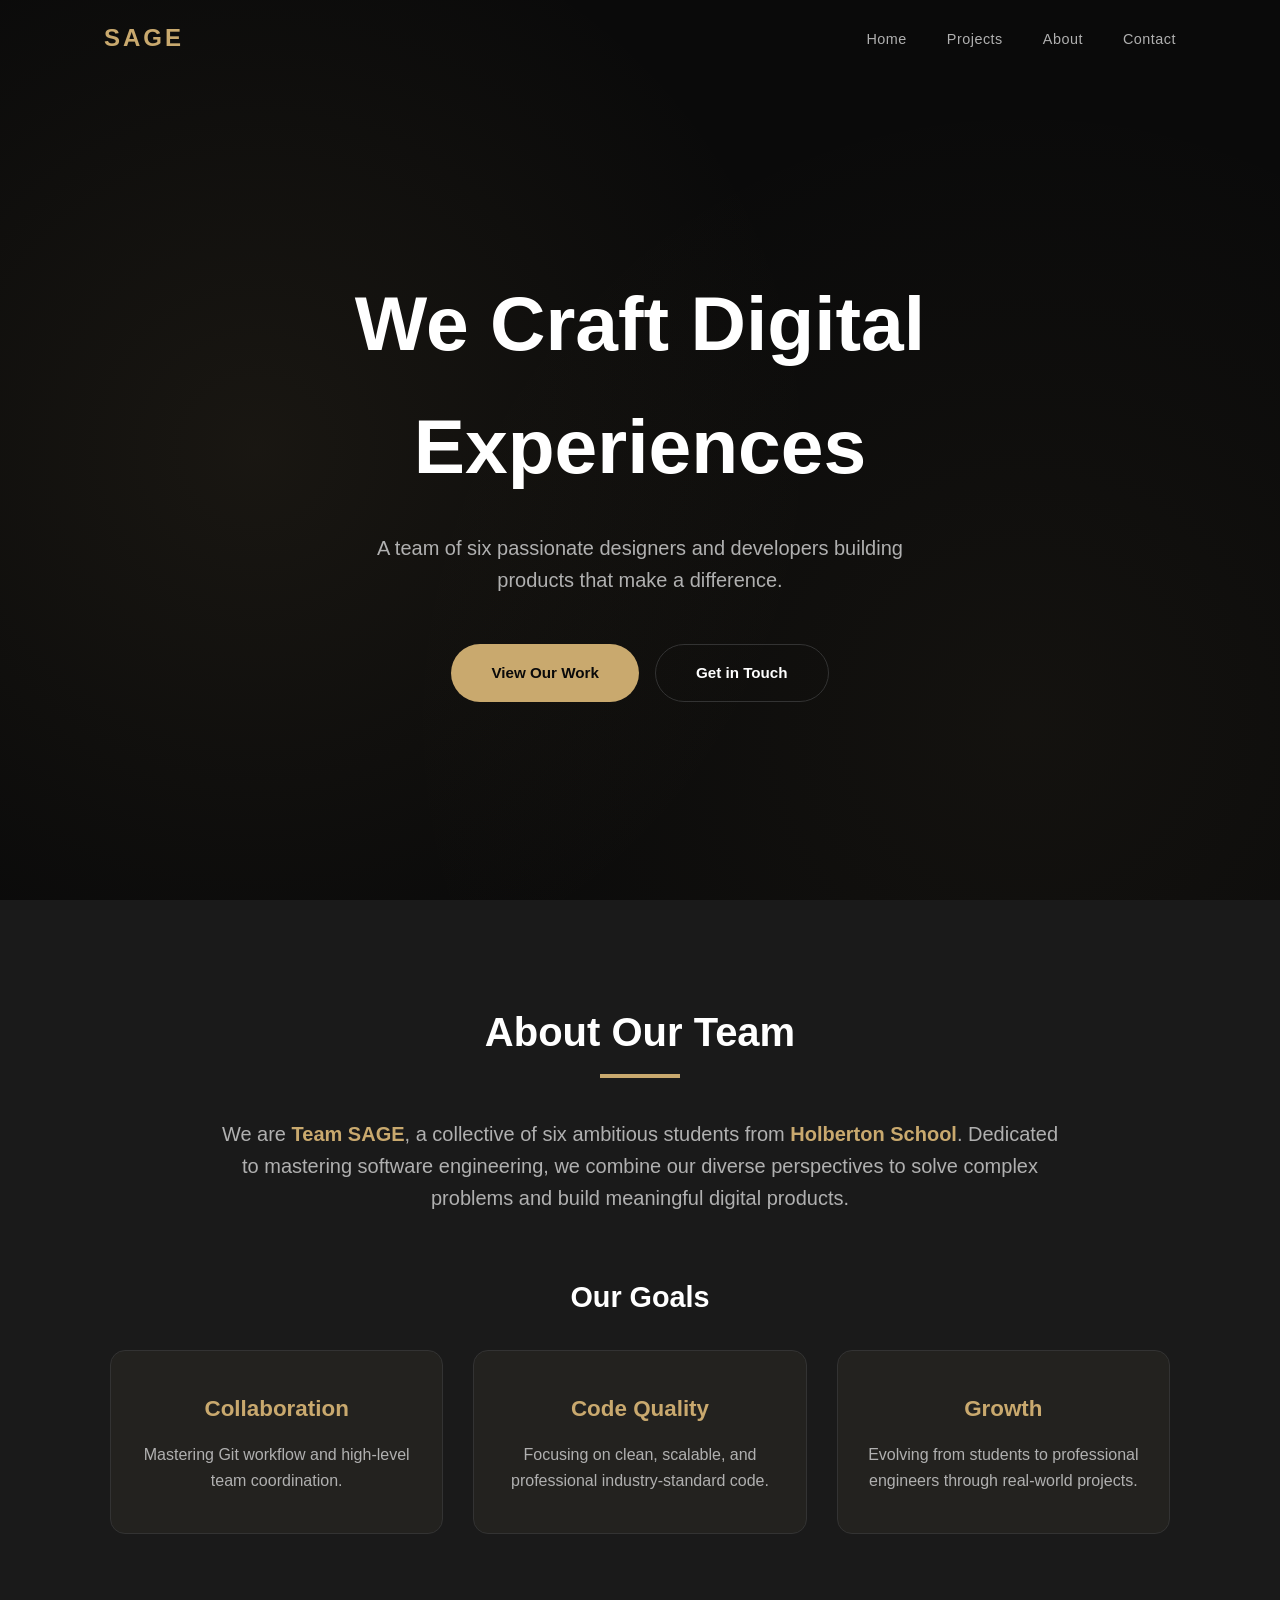
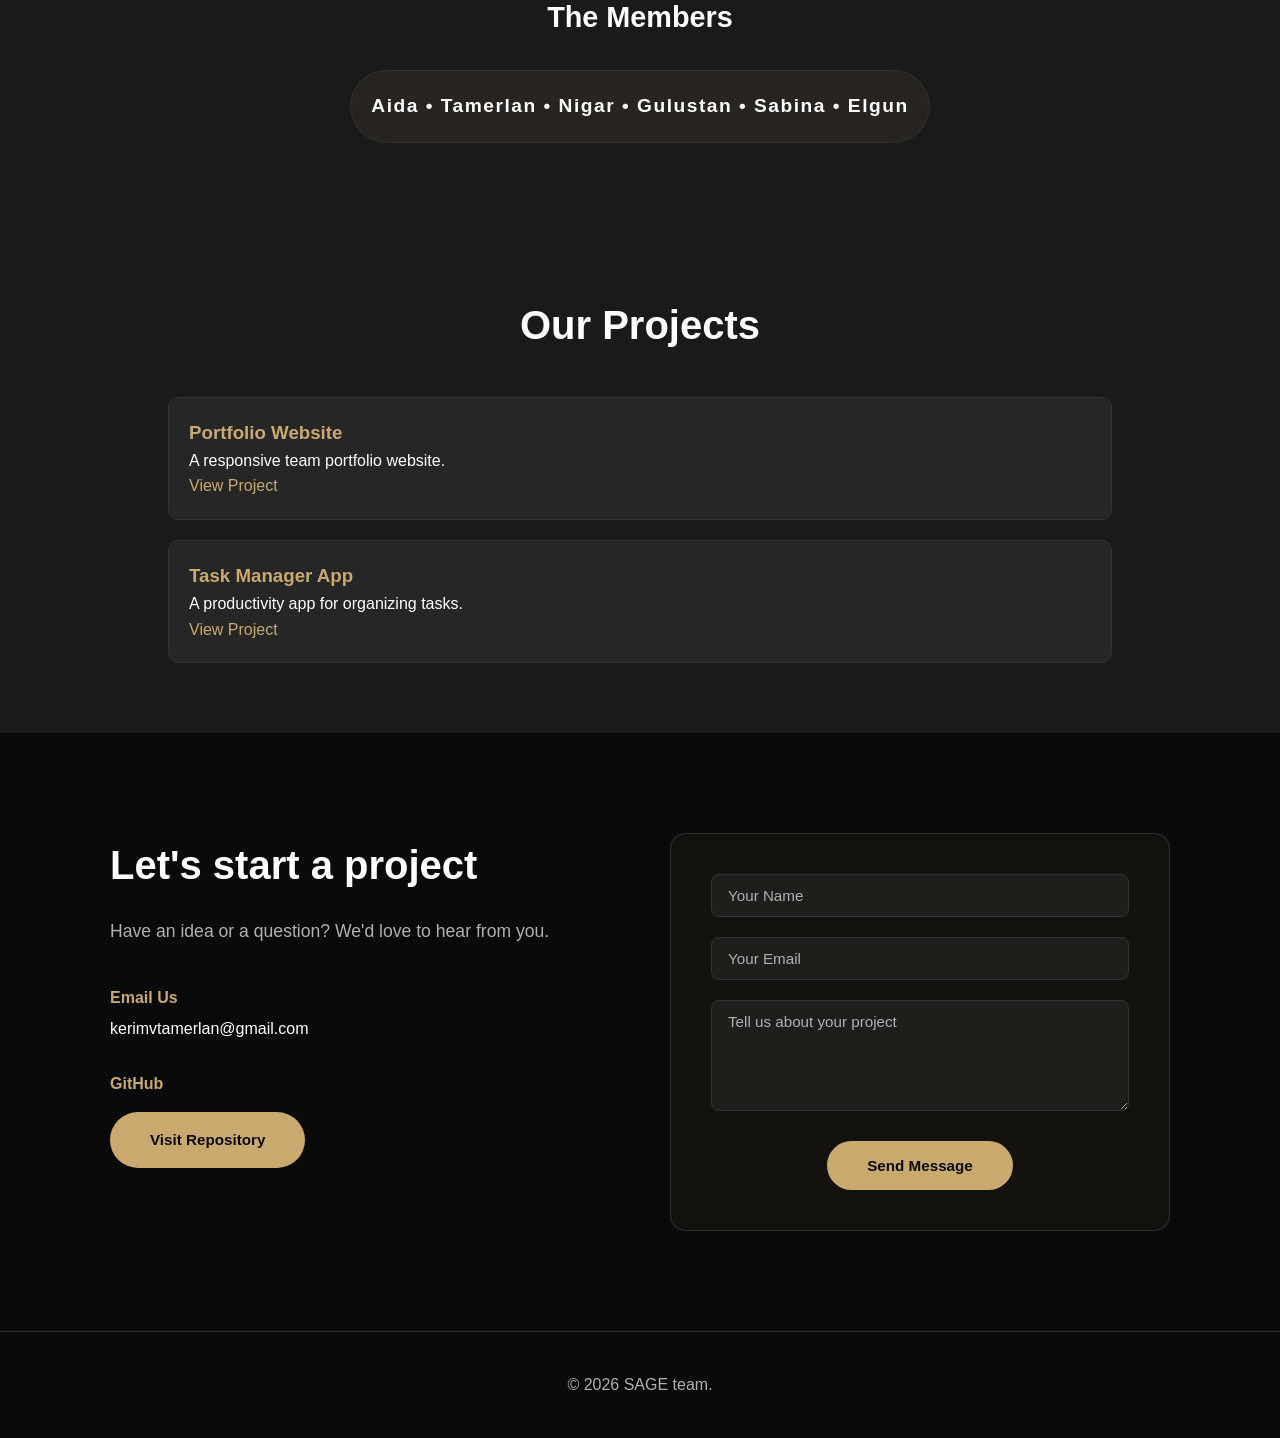
==== commit 0822cdbe: "." ====
--- a/index.html
+++ b/index.html
@@ -1,140 +1,159 @@
 <!doctype html>
 <html lang="en">
-<head>
-  <meta charset="UTF-8">
-  <meta name="viewport" content="width=device-width, initial-scale=1.0">
-  <title>
-    SAGE
-  </title>
-  <link rel="stylesheet" href="style.css">
-</head>
+  <head>
+    <meta charset="UTF-8" />
+    <meta name="viewport" content="width=device-width, initial-scale=1.0" />
+    <title>SAGE</title>
+    <link rel="stylesheet" href="style.css" />
+  </head>
   <body>
-        <!-- Loader -->
+    <!-- Loader -->
     <div class="loader" id="loader">
-        <div class="loader-circle"></div>
+      <div class="loader-circle"></div>
     </div>
 
-        <!-- Navbar -->
+    <!-- Navbar -->
     <nav class="navbar" id="navbar">
-        <div class="nav-container">
-            <a href="#home" class="nav-logo">SAGE</a>
-            <ul class="nav-links" id="navLinks">
-                <li><a href="#home">Home</a></li>
-                <li><a href="#projects">Projects</a></li>
-                <li><a href="#about">About</a></li>
-                <li><a href="#contact">Contact</a></li>
-            </ul>
-            <button class="nav-toggle" id="navToggle" aria-label="Toggle menu">
-                <span></span>
-                <span></span>
-                <span></span>
-            </button>
-        </div>
+      <div class="nav-container">
+        <a href="#home" class="nav-logo">SAGE</a>
+        <ul class="nav-links" id="navLinks">
+          <li><a href="#home">Home</a></li>
+          <li><a href="#projects">Projects</a></li>
+          <li><a href="#about">About</a></li>
+          <li><a href="#contact">Contact</a></li>
+        </ul>
+        <button class="nav-toggle" id="navToggle" aria-label="Toggle menu">
+          <span></span>
+          <span></span>
+          <span></span>
+        </button>
+      </div>
     </nav>
 
-        <!-- Hero -->
+    <!-- Hero -->
     <section class="hero" id="home">
-        <div class="hero-bg"></div>
-        <div class="hero-content">
-            <h1>We Craft Digital Experiences</h1>
-            <p>A team of six passionate designers and developers building products that make a difference.</p>
-            <div class="hero-buttons">
-                <a href="#projects" class="btn btn-primary">View Our Work</a>
-                <a href="#contact" class="btn btn-outline">Get in Touch</a>
-            </div>
+      <div class="hero-bg"></div>
+      <div class="hero-content">
+        <h1>We Craft Digital Experiences</h1>
+        <p>
+          A team of six passionate designers and developers building products
+          that make a difference.
+        </p>
+        <div class="hero-buttons">
+          <a href="#projects" class="btn btn-primary">View Our Work</a>
+          <a href="#contact" class="btn btn-outline">Get in Touch</a>
         </div>
+      </div>
     </section>
 
     <!-- About Team Section -->
     <section class="about-team" id="about">
-        <div class="container">
-            <div class="section-header">
-                <h2>About Our Team</h2>
-                <div class="underline"></div>
+      <div class="container">
+        <div class="section-header">
+          <h2>About Our Team</h2>
+          <div class="underline"></div>
+        </div>
+
+        <div class="about-content">
+          <p>
+            We are <strong>Team SAGE</strong>, a collective of six ambitious
+            students from <strong>Holberton School</strong>. Dedicated to
+            mastering software engineering, we combine our diverse perspectives
+            to solve complex problems and build meaningful digital products.
+          </p>
+        </div>
+
+        <div class="team-goals">
+          <h3>Our Goals</h3>
+          <div class="goals-grid">
+            <div class="goal-card">
+              <h4>Collaboration</h4>
+              <p>Mastering Git workflow and high-level team coordination.</p>
             </div>
+            <div class="goal-card">
+              <h4>Code Quality</h4>
+              <p>
+                Focusing on clean, scalable, and professional industry-standard
+                code.
+              </p>
+            </div>
+            <div class="goal-card">
+              <h4>Growth</h4>
+              <p>
+                Evolving from students to professional engineers through
+                real-world projects.
+              </p>
+            </div>
+          </div>
+        </div>
 
-            <div class="about-content">
-                <p>
-                    We are <strong>Team SAGE</strong>, a collective of six ambitious students from <strong>Holberton School</strong>.
-                    Dedicated to mastering software engineering, we combine our diverse perspectives to solve complex problems and build meaningful digital products.
-                </p>
-            </div>
-
-            <div class="team-goals">
-                <h3>Our Goals</h3>
-                <div class="goals-grid">
-                    <div class="goal-card">
-                        <h4>Collaboration</h4>
-                        <p>Mastering Git workflow and high-level team coordination.</p>
-                    </div>
-                    <div class="goal-card">
-                        <h4>Code Quality</h4>
-                        <p>Focusing on clean, scalable, and professional industry-standard code.</p>
-                    </div>
-                    <div class="goal-card">
-                        <h4>Growth</h4>
-                        <p>Evolving from students to professional engineers through real-world projects.</p>
-                    </div>
-                </div>
-            </div>
-
-            <div class="team-members">
-                <h3>The Members</h3>
-                <div class="members-list">
-                    Aida • Tamerlan • Nigar • Gulustan • Sebine • Elgun
-                </div>
-            </div>
+        <div class="team-members">
+          <h3>The Members</h3>
+          <div class="members-list">
+            Aida • Tamerlan • Nigar • Gulustan • Sabina • Elgun
+          </div>
         </div>
+      </div>
     </section>
 
     <!-- Projects Section -->
     <section id="projects">
-        <h2>Our Projects</h2>
+      <h2>Our Projects</h2>
 
-        <div class="project-card">
-            <h3>Portfolio Website</h3>
-            <p>A responsive team portfolio website.</p>
-            <a href="#">View Project</a>
-        </div>
+      <div class="project-card">
+        <h3>Portfolio Website</h3>
+        <p>A responsive team portfolio website.</p>
+        <a href="#">View Project</a>
+      </div>
 
-        <div class="project-card">
-            <h3>Task Manager App</h3>
-            <p>A productivity app for organizing tasks.</p>
-            <a href="#">View Project</a>
-        </div>
+      <div class="project-card">
+        <h3>Task Manager App</h3>
+        <p>A productivity app for organizing tasks.</p>
+        <a href="#">View Project</a>
+      </div>
     </section>
 
     <!--contact section-->
     <section class="contact" id="contact">
-        <div class="container">
-            <div class="contact-wrapper">
-                <div class="contact-info">
-                    <h2>Let's start a project</h2>
-                    <p>Have an idea or a question? We'd love to hear from you.</p>
-                    <div class="info-item">
-                        <span>Email Us</span>
-                        <p>kerimvtamerlan@gmail.com</p>
-                    </div>
-                    <div class="info-item">
-                        <span>GitHub</span>
-                        <a href="https://github.com/sa3ina/SAGE" target="_blank" class="btn btn-primary" style="display: inline-block; margin-top: 10px;">Visit Repository</a>
-                    </div>
-                </div>
+      <div class="container">
+        <div class="contact-wrapper">
+          <div class="contact-info">
+            <h2>Let's start a project</h2>
+            <p>Have an idea or a question? We'd love to hear from you.</p>
+            <div class="info-item">
+              <span>Email Us</span>
+              <p>kerimvtamerlan@gmail.com</p>
+            </div>
+            <div class="info-item">
+              <span>GitHub</span>
+              <a
+                href="https://github.com/sa3ina/SAGE"
+                target="_blank"
+                class="btn btn-primary"
+                style="display: inline-block; margin-top: 10px"
+                >Visit Repository</a
+              >
+            </div>
+          </div>
 
-                <form class="contact-form">
-                    <div class="form-group">
-                        <input type="text" placeholder="Your Name" required>
-                    </div>
-                    <div class="form-group">
-                        <input type="email" placeholder="Your Email" required>
-                    </div>
-                    <div class="form-group">
-                        <textarea placeholder="Tell us about your project" rows="5" required></textarea>
-                    </div>
-                    <button type="submit" class="btn btn-primary">Send Message</button>
-                </form>
+          <form class="contact-form">
+            <div class="form-group">
+              <input type="text" placeholder="Your Name" required />
             </div>
+            <div class="form-group">
+              <input type="email" placeholder="Your Email" required />
+            </div>
+            <div class="form-group">
+              <textarea
+                placeholder="Tell us about your project"
+                rows="5"
+                required
+              ></textarea>
+            </div>
+            <button type="submit" class="btn btn-primary">Send Message</button>
+          </form>
         </div>
+      </div>
     </section>
 
     <footer>
@@ -142,4 +161,4 @@
       <script src="app.js"></script>
     </footer>
   </body>
-</html>+</html>
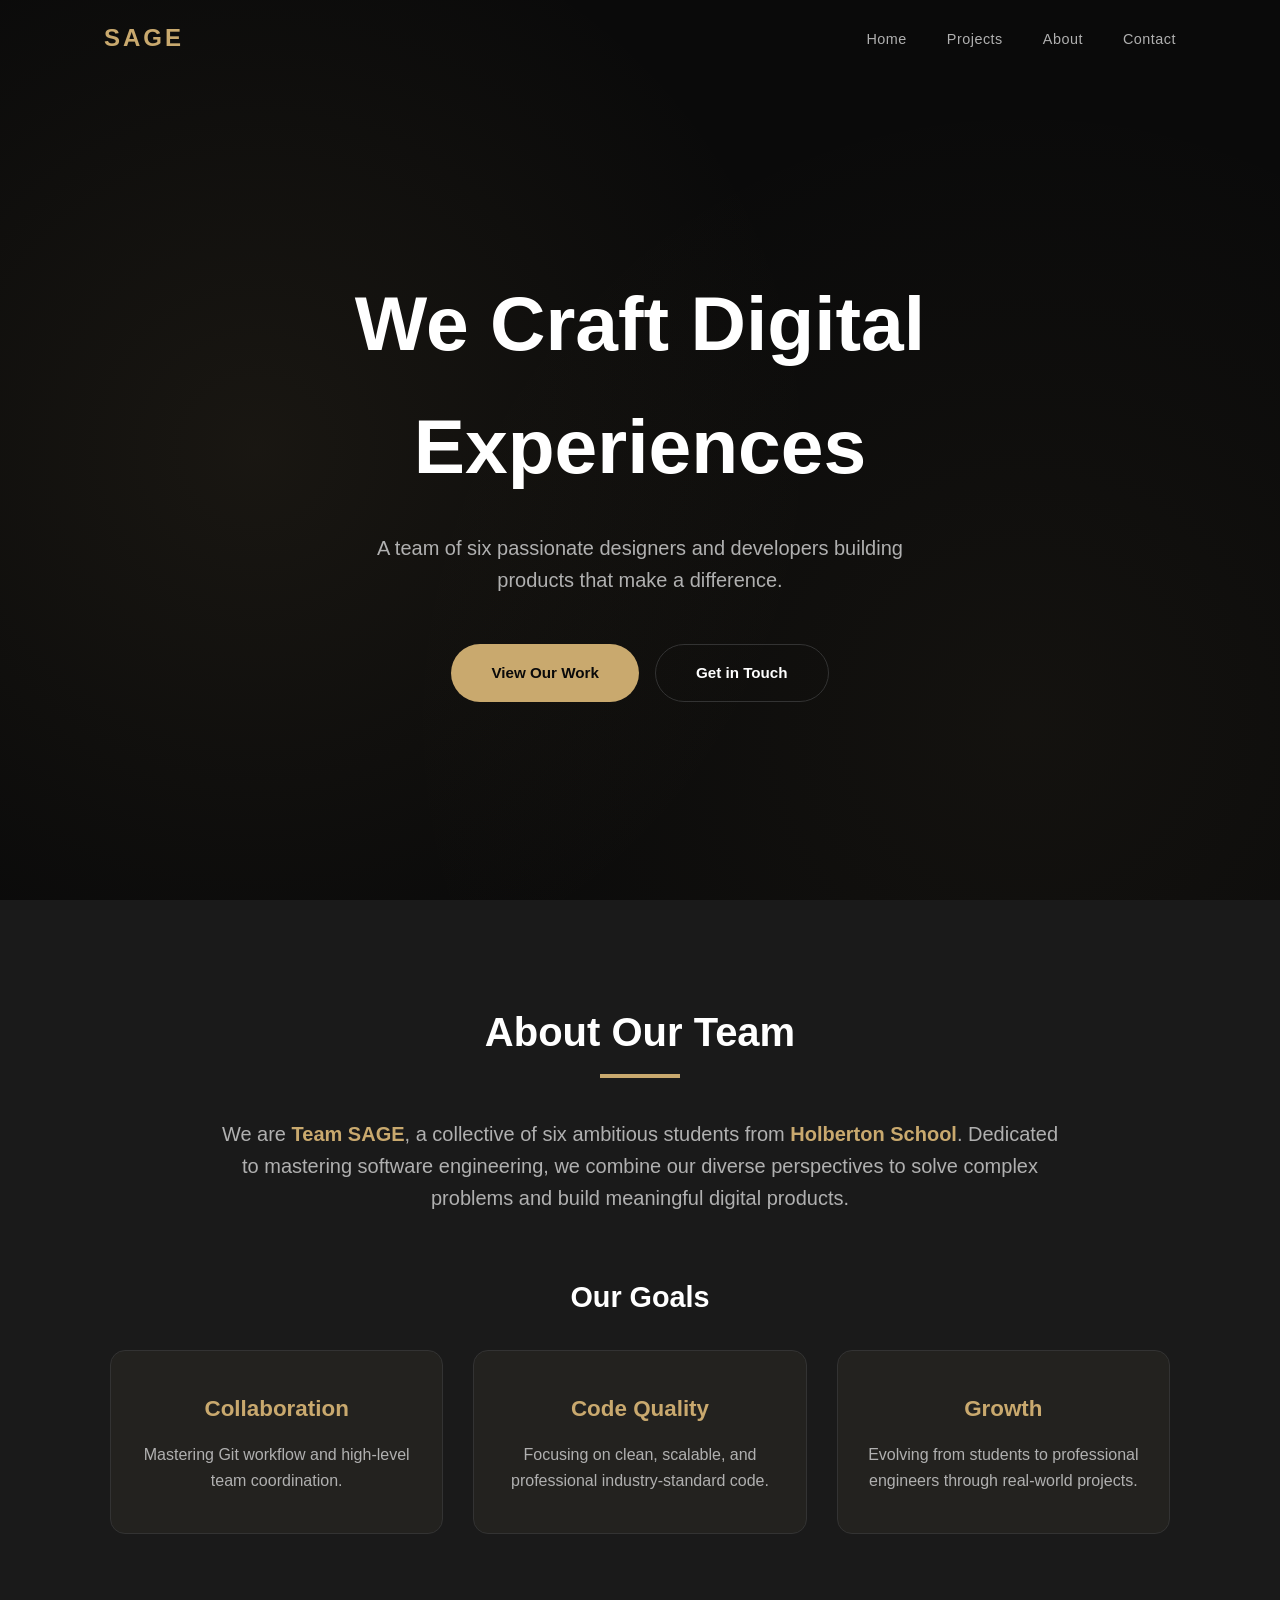
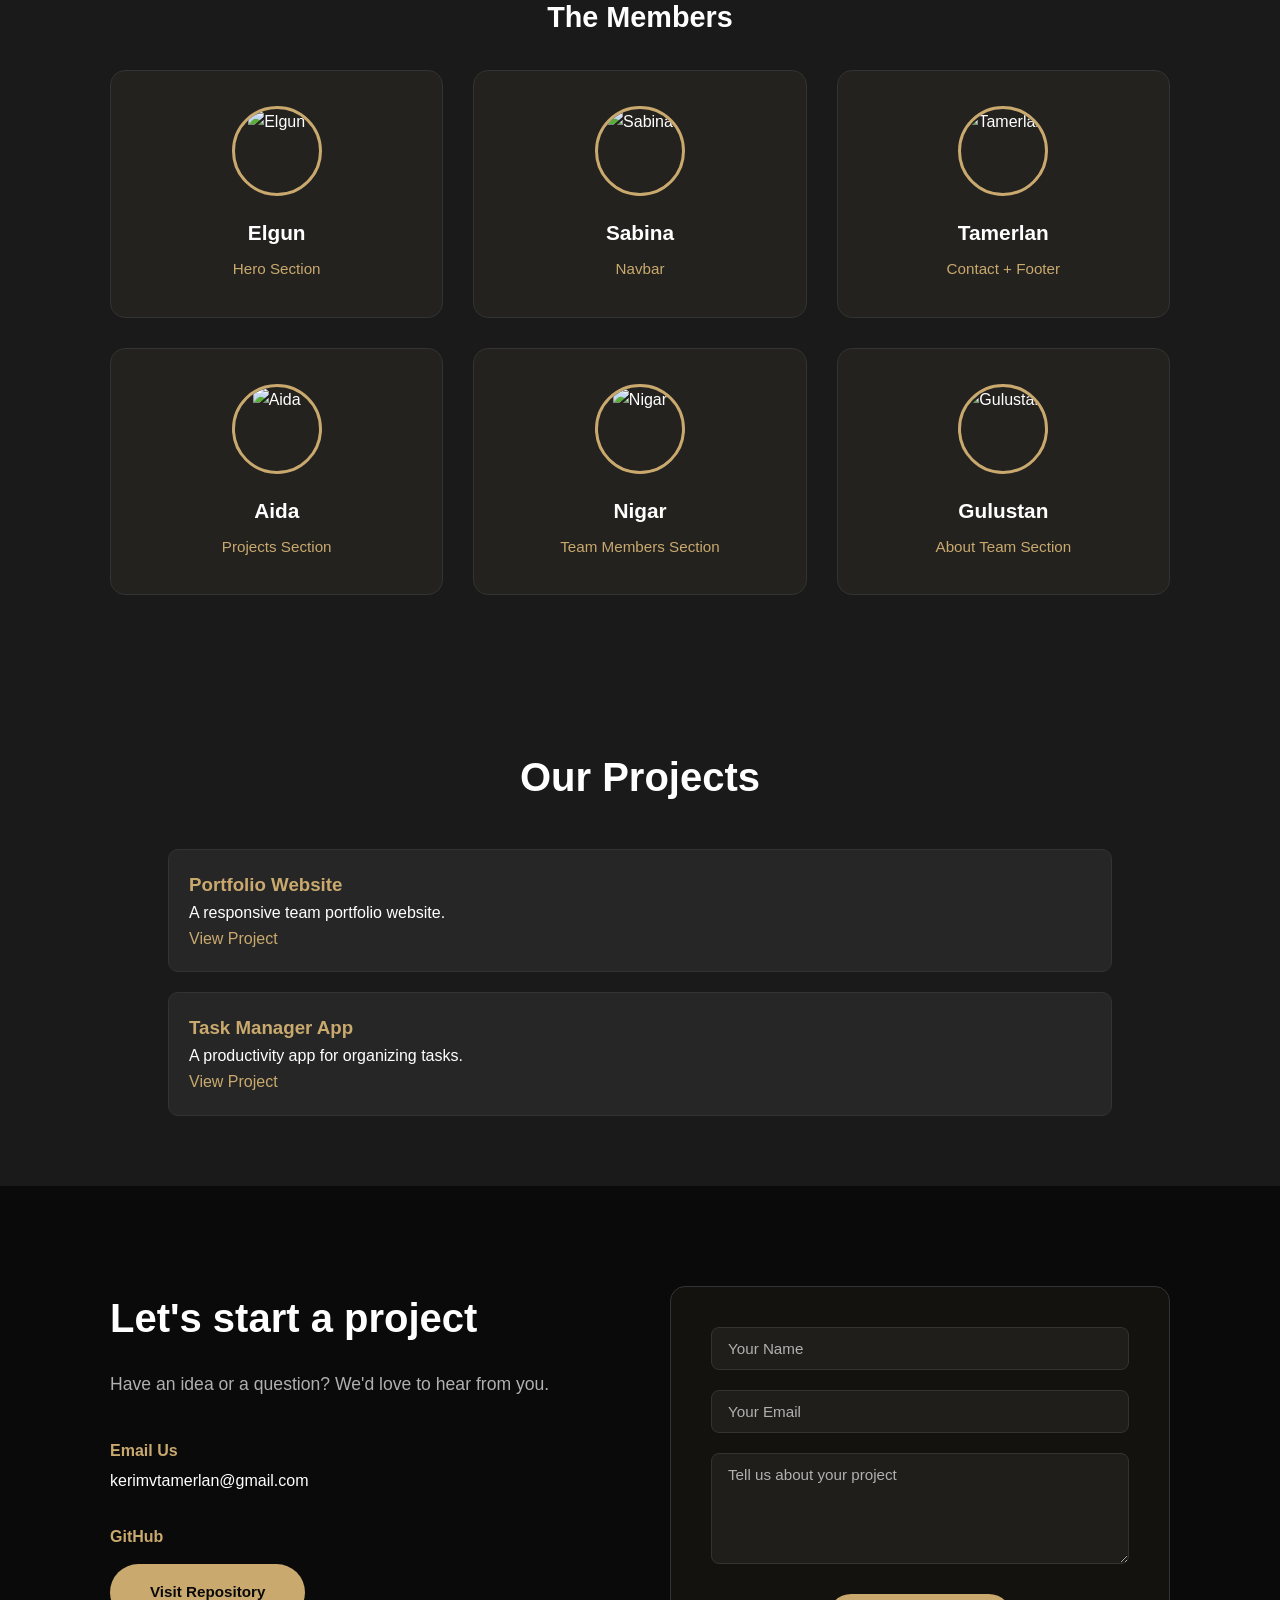
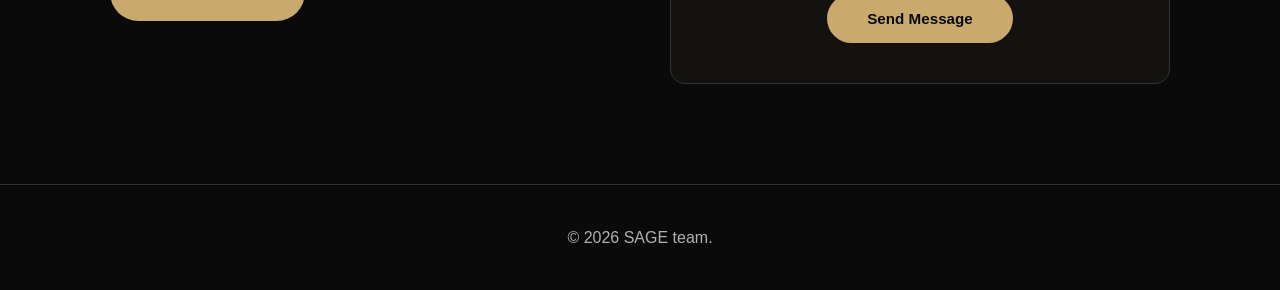
==== commit 0ea6d5f2: "team members section" ====
--- a/index.html
+++ b/index.html
@@ -1,159 +1,181 @@
 <!doctype html>
 <html lang="en">
-  <head>
-    <meta charset="UTF-8" />
-    <meta name="viewport" content="width=device-width, initial-scale=1.0" />
-    <title>SAGE</title>
-    <link rel="stylesheet" href="style.css" />
-  </head>
+<head>
+  <meta charset="UTF-8">
+  <meta name="viewport" content="width=device-width, initial-scale=1.0">
+  <title>
+    SAGE
+  </title>
+  <link rel="stylesheet" href="style.css">
+</head>
   <body>
-    <!-- Loader -->
+        <!-- Loader -->
     <div class="loader" id="loader">
-      <div class="loader-circle"></div>
+        <div class="loader-circle"></div>
     </div>
 
-    <!-- Navbar -->
+        <!-- Navbar -->
     <nav class="navbar" id="navbar">
-      <div class="nav-container">
-        <a href="#home" class="nav-logo">SAGE</a>
-        <ul class="nav-links" id="navLinks">
-          <li><a href="#home">Home</a></li>
-          <li><a href="#projects">Projects</a></li>
-          <li><a href="#about">About</a></li>
-          <li><a href="#contact">Contact</a></li>
-        </ul>
-        <button class="nav-toggle" id="navToggle" aria-label="Toggle menu">
-          <span></span>
-          <span></span>
-          <span></span>
-        </button>
-      </div>
+        <div class="nav-container">
+            <a href="#home" class="nav-logo">SAGE</a>
+            <ul class="nav-links" id="navLinks">
+                <li><a href="#home">Home</a></li>
+                <li><a href="#projects">Projects</a></li>
+                <li><a href="#about">About</a></li>
+                <li><a href="#contact">Contact</a></li>
+            </ul>
+            <button class="nav-toggle" id="navToggle" aria-label="Toggle menu">
+                <span></span>
+                <span></span>
+                <span></span>
+            </button>
+        </div>
     </nav>
 
-    <!-- Hero -->
+        <!-- Hero -->
     <section class="hero" id="home">
-      <div class="hero-bg"></div>
-      <div class="hero-content">
-        <h1>We Craft Digital Experiences</h1>
-        <p>
-          A team of six passionate designers and developers building products
-          that make a difference.
-        </p>
-        <div class="hero-buttons">
-          <a href="#projects" class="btn btn-primary">View Our Work</a>
-          <a href="#contact" class="btn btn-outline">Get in Touch</a>
+        <div class="hero-bg"></div>
+        <div class="hero-content">
+            <h1>We Craft Digital Experiences</h1>
+            <p>A team of six passionate designers and developers building products that make a difference.</p>
+            <div class="hero-buttons">
+                <a href="#projects" class="btn btn-primary">View Our Work</a>
+                <a href="#contact" class="btn btn-outline">Get in Touch</a>
+            </div>
         </div>
-      </div>
     </section>
 
     <!-- About Team Section -->
     <section class="about-team" id="about">
-      <div class="container">
-        <div class="section-header">
-          <h2>About Our Team</h2>
-          <div class="underline"></div>
+        <div class="container">
+            <div class="section-header">
+                <h2>About Our Team</h2>
+                <div class="underline"></div>
+            </div>
+
+            <div class="about-content">
+                <p>
+                    We are <strong>Team SAGE</strong>, a collective of six ambitious students from <strong>Holberton School</strong>.
+                    Dedicated to mastering software engineering, we combine our diverse perspectives to solve complex problems and build meaningful digital products.
+                </p>
+            </div>
+
+            <div class="team-goals">
+                <h3>Our Goals</h3>
+                <div class="goals-grid">
+                    <div class="goal-card">
+                        <h4>Collaboration</h4>
+                        <p>Mastering Git workflow and high-level team coordination.</p>
+                    </div>
+                    <div class="goal-card">
+                        <h4>Code Quality</h4>
+                        <p>Focusing on clean, scalable, and professional industry-standard code.</p>
+                    </div>
+                    <div class="goal-card">
+                        <h4>Growth</h4>
+                        <p>Evolving from students to professional engineers through real-world projects.</p>
+                    </div>
+                </div>
+            </div>
+
+            <div class="team-members">
+                <h3>The Members</h3>
+                <div class="members-grid">
+                    <div class="member-card">
+                        <div class="member-img">
+                            <img src="https://api.dicebear.com/9.x/initials/svg?seed=EG&backgroundColor=c9a96e&textColor=0a0a0a" alt="Elgun">
+                        </div>
+                        <h4 class="member-name">Elgun</h4>
+                        <p class="member-role">Hero Section</p>
+                    </div>
+                    <div class="member-card">
+                        <div class="member-img">
+                            <img src="https://api.dicebear.com/9.x/initials/svg?seed=SA&backgroundColor=c9a96e&textColor=0a0a0a" alt="Sabina">
+                        </div>
+                        <h4 class="member-name">Sabina</h4>
+                        <p class="member-role">Navbar</p>
+                    </div>
+                    <div class="member-card">
+                        <div class="member-img">
+                            <img src="https://api.dicebear.com/9.x/initials/svg?seed=TA&backgroundColor=c9a96e&textColor=0a0a0a" alt="Tamerlan">
+                        </div>
+                        <h4 class="member-name">Tamerlan</h4>
+                        <p class="member-role">Contact + Footer</p>
+                    </div>
+                    <div class="member-card">
+                        <div class="member-img">
+                            <img src="https://api.dicebear.com/9.x/initials/svg?seed=AI&backgroundColor=c9a96e&textColor=0a0a0a" alt="Aida">
+                        </div>
+                        <h4 class="member-name">Aida</h4>
+                        <p class="member-role">Projects Section</p>
+                    </div>
+                    <div class="member-card">
+                        <div class="member-img">
+                            <img src="https://api.dicebear.com/9.x/initials/svg?seed=NI&backgroundColor=c9a96e&textColor=0a0a0a" alt="Nigar">
+                        </div>
+                        <h4 class="member-name">Nigar</h4>
+                        <p class="member-role">Team Members Section</p>
+                    </div>
+                    <div class="member-card">
+                        <div class="member-img">
+                            <img src="https://api.dicebear.com/9.x/initials/svg?seed=GU&backgroundColor=c9a96e&textColor=0a0a0a" alt="Gulustan">
+                        </div>
+                        <h4 class="member-name">Gulustan</h4>
+                        <p class="member-role">About Team Section</p>
+                    </div>
+                </div>
+            </div>
         </div>
-
-        <div class="about-content">
-          <p>
-            We are <strong>Team SAGE</strong>, a collective of six ambitious
-            students from <strong>Holberton School</strong>. Dedicated to
-            mastering software engineering, we combine our diverse perspectives
-            to solve complex problems and build meaningful digital products.
-          </p>
-        </div>
-
-        <div class="team-goals">
-          <h3>Our Goals</h3>
-          <div class="goals-grid">
-            <div class="goal-card">
-              <h4>Collaboration</h4>
-              <p>Mastering Git workflow and high-level team coordination.</p>
-            </div>
-            <div class="goal-card">
-              <h4>Code Quality</h4>
-              <p>
-                Focusing on clean, scalable, and professional industry-standard
-                code.
-              </p>
-            </div>
-            <div class="goal-card">
-              <h4>Growth</h4>
-              <p>
-                Evolving from students to professional engineers through
-                real-world projects.
-              </p>
-            </div>
-          </div>
-        </div>
-
-        <div class="team-members">
-          <h3>The Members</h3>
-          <div class="members-list">
-            Aida • Tamerlan • Nigar • Gulustan • Sabina • Elgun
-          </div>
-        </div>
-      </div>
     </section>
 
     <!-- Projects Section -->
     <section id="projects">
-      <h2>Our Projects</h2>
+        <h2>Our Projects</h2>
 
-      <div class="project-card">
-        <h3>Portfolio Website</h3>
-        <p>A responsive team portfolio website.</p>
-        <a href="#">View Project</a>
-      </div>
+        <div class="project-card">
+            <h3>Portfolio Website</h3>
+            <p>A responsive team portfolio website.</p>
+            <a href="#">View Project</a>
+        </div>
 
-      <div class="project-card">
-        <h3>Task Manager App</h3>
-        <p>A productivity app for organizing tasks.</p>
-        <a href="#">View Project</a>
-      </div>
+        <div class="project-card">
+            <h3>Task Manager App</h3>
+            <p>A productivity app for organizing tasks.</p>
+            <a href="#">View Project</a>
+        </div>
     </section>
 
     <!--contact section-->
     <section class="contact" id="contact">
-      <div class="container">
-        <div class="contact-wrapper">
-          <div class="contact-info">
-            <h2>Let's start a project</h2>
-            <p>Have an idea or a question? We'd love to hear from you.</p>
-            <div class="info-item">
-              <span>Email Us</span>
-              <p>kerimvtamerlan@gmail.com</p>
+        <div class="container">
+            <div class="contact-wrapper">
+                <div class="contact-info">
+                    <h2>Let's start a project</h2>
+                    <p>Have an idea or a question? We'd love to hear from you.</p>
+                    <div class="info-item">
+                        <span>Email Us</span>
+                        <p>kerimvtamerlan@gmail.com</p>
+                    </div>
+                    <div class="info-item">
+                        <span>GitHub</span>
+                        <a href="https://github.com/sa3ina/SAGE" target="_blank" class="btn btn-primary" style="display: inline-block; margin-top: 10px;">Visit Repository</a>
+                    </div>
+                </div>
+
+                <form class="contact-form">
+                    <div class="form-group">
+                        <input type="text" placeholder="Your Name" required>
+                    </div>
+                    <div class="form-group">
+                        <input type="email" placeholder="Your Email" required>
+                    </div>
+                    <div class="form-group">
+                        <textarea placeholder="Tell us about your project" rows="5" required></textarea>
+                    </div>
+                    <button type="submit" class="btn btn-primary">Send Message</button>
+                </form>
             </div>
-            <div class="info-item">
-              <span>GitHub</span>
-              <a
-                href="https://github.com/sa3ina/SAGE"
-                target="_blank"
-                class="btn btn-primary"
-                style="display: inline-block; margin-top: 10px"
-                >Visit Repository</a
-              >
-            </div>
-          </div>
-
-          <form class="contact-form">
-            <div class="form-group">
-              <input type="text" placeholder="Your Name" required />
-            </div>
-            <div class="form-group">
-              <input type="email" placeholder="Your Email" required />
-            </div>
-            <div class="form-group">
-              <textarea
-                placeholder="Tell us about your project"
-                rows="5"
-                required
-              ></textarea>
-            </div>
-            <button type="submit" class="btn btn-primary">Send Message</button>
-          </form>
         </div>
-      </div>
     </section>
 
     <footer>
@@ -161,4 +183,4 @@
       <script src="app.js"></script>
     </footer>
   </body>
-</html>
+</html>
--- a/style.css
+++ b/style.css
@@ -456,16 +456,52 @@
     color: var(--text-muted);
 }
 
-.members-list {
-    font-size: 1.2rem;
-    font-weight: 700;
-    color: var(--text);
-    letter-spacing: 1.5px;
-    padding: 20px;
-    background: rgba(201,169,110,0.08);
-    display: inline-block;
-    border-radius: 50px;
+.members-grid {
+    display: grid;
+    grid-template-columns: repeat(3, 1fr);
+    gap: 30px;
+}
+
+.member-card {
+    background: rgba(201,169,110,0.05);
     border: 1px solid var(--border);
+    border-radius: 15px;
+    padding: 35px 20px;
+    transition: var(--transition);
+}
+
+.member-card:hover {
+    transform: translateY(-10px);
+    background: rgba(201,169,110,0.1);
+    border-color: var(--accent);
+    box-shadow: 0 15px 30px rgba(201,169,110,0.2);
+}
+
+.member-img {
+    width: 90px;
+    height: 90px;
+    margin: 0 auto 20px;
+    border-radius: 50%;
+    overflow: hidden;
+    border: 3px solid var(--accent);
+}
+
+.member-img img {
+    width: 100%;
+    height: 100%;
+    object-fit: cover;
+}
+
+.member-name {
+    font-size: 1.3rem;
+    color: var(--text);
+    margin-bottom: 8px;
+}
+
+.member-role {
+    font-size: 0.95rem;
+    color: var(--accent);
+    font-weight: 500;
 }
 
 /* Contact Section */
@@ -616,6 +652,11 @@
         padding: 25px 15px;
     }
 
+    .members-grid {
+        grid-template-columns: repeat(2, 1fr);
+        gap: 20px;
+    }
+
     .project-card {
         width: 90%;
     }
@@ -623,4 +664,10 @@
     #projects h2 {
         font-size: 1.8rem;
     }
+}
+
+@media (max-width: 480px) {
+    .members-grid {
+        grid-template-columns: 1fr;
+    }
 }
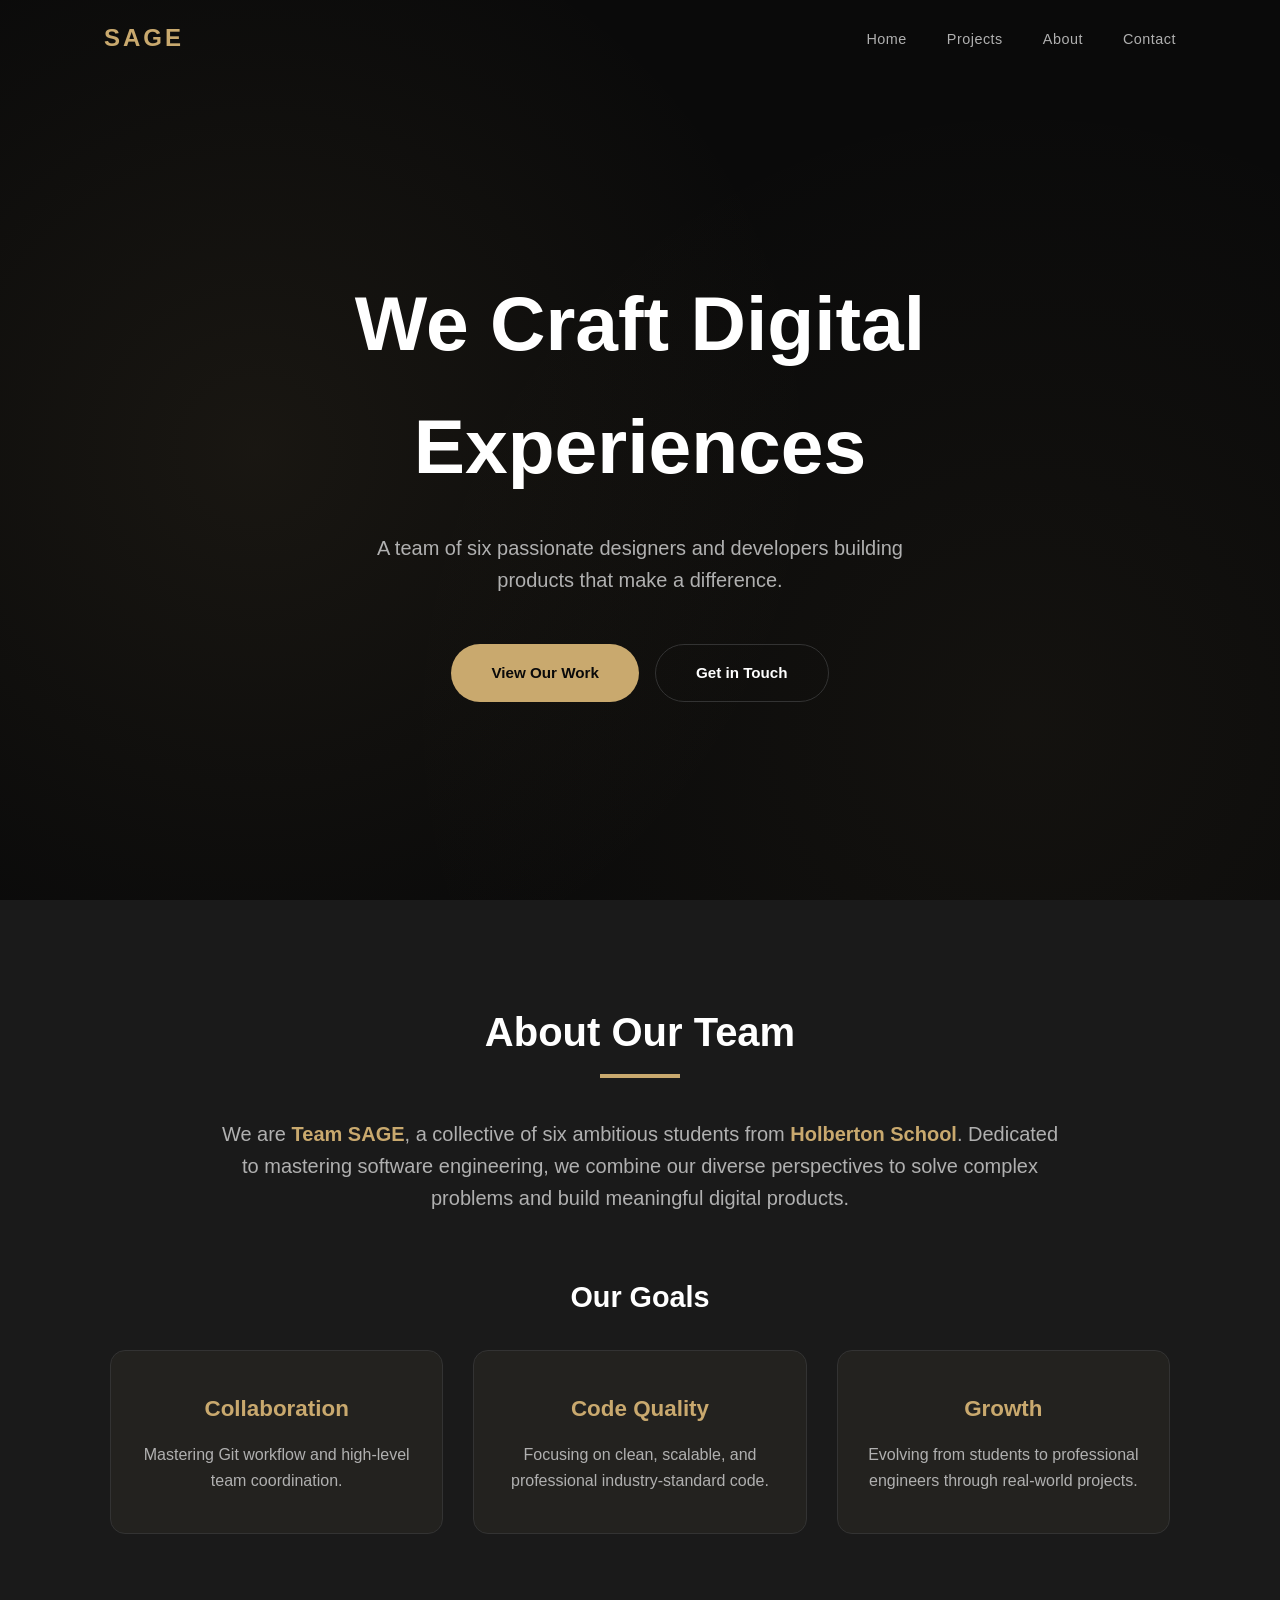
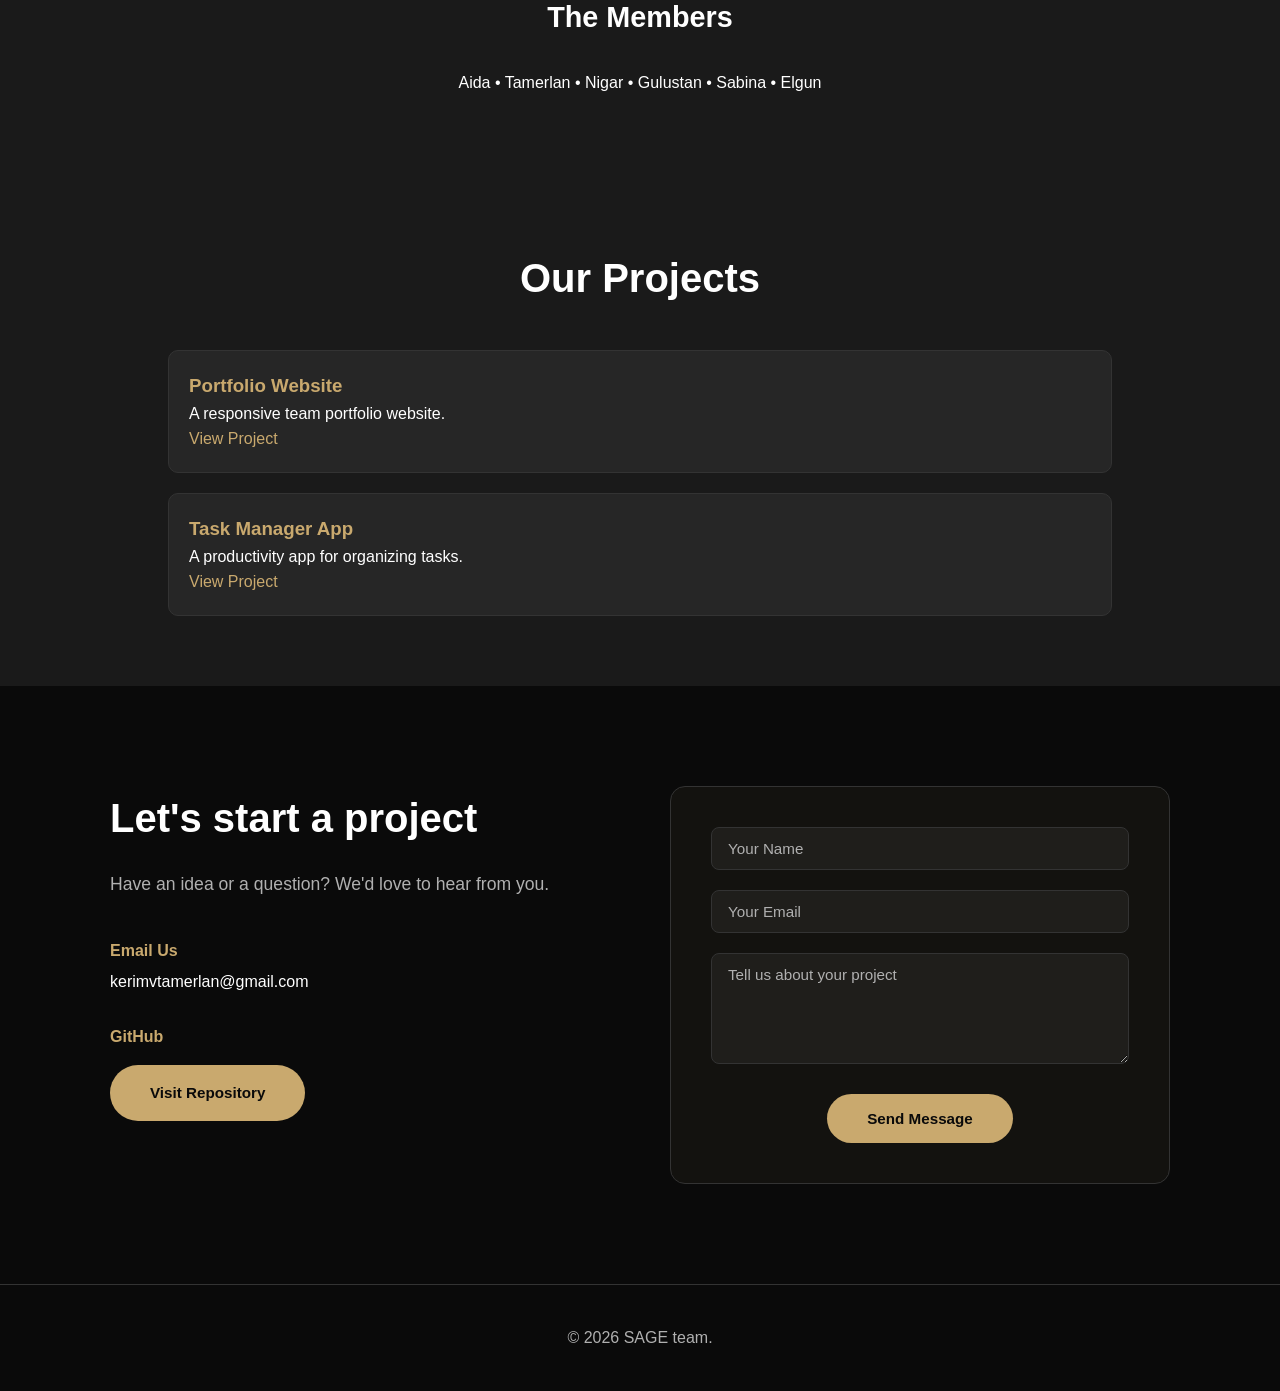
==== commit c5855069: "Merge branch 'dev' into feature/sabina" ====
--- a/index.html
+++ b/index.html
@@ -1,181 +1,159 @@
 <!doctype html>
 <html lang="en">
-<head>
-  <meta charset="UTF-8">
-  <meta name="viewport" content="width=device-width, initial-scale=1.0">
-  <title>
-    SAGE
-  </title>
-  <link rel="stylesheet" href="style.css">
-</head>
+  <head>
+    <meta charset="UTF-8" />
+    <meta name="viewport" content="width=device-width, initial-scale=1.0" />
+    <title>SAGE</title>
+    <link rel="stylesheet" href="style.css" />
+  </head>
   <body>
-        <!-- Loader -->
+    <!-- Loader -->
     <div class="loader" id="loader">
-        <div class="loader-circle"></div>
+      <div class="loader-circle"></div>
     </div>
 
-        <!-- Navbar -->
+    <!-- Navbar -->
     <nav class="navbar" id="navbar">
-        <div class="nav-container">
-            <a href="#home" class="nav-logo">SAGE</a>
-            <ul class="nav-links" id="navLinks">
-                <li><a href="#home">Home</a></li>
-                <li><a href="#projects">Projects</a></li>
-                <li><a href="#about">About</a></li>
-                <li><a href="#contact">Contact</a></li>
-            </ul>
-            <button class="nav-toggle" id="navToggle" aria-label="Toggle menu">
-                <span></span>
-                <span></span>
-                <span></span>
-            </button>
-        </div>
+      <div class="nav-container">
+        <a href="#home" class="nav-logo">SAGE</a>
+        <ul class="nav-links" id="navLinks">
+          <li><a href="#home">Home</a></li>
+          <li><a href="#projects">Projects</a></li>
+          <li><a href="#about">About</a></li>
+          <li><a href="#contact">Contact</a></li>
+        </ul>
+        <button class="nav-toggle" id="navToggle" aria-label="Toggle menu">
+          <span></span>
+          <span></span>
+          <span></span>
+        </button>
+      </div>
     </nav>
 
-        <!-- Hero -->
+    <!-- Hero -->
     <section class="hero" id="home">
-        <div class="hero-bg"></div>
-        <div class="hero-content">
-            <h1>We Craft Digital Experiences</h1>
-            <p>A team of six passionate designers and developers building products that make a difference.</p>
-            <div class="hero-buttons">
-                <a href="#projects" class="btn btn-primary">View Our Work</a>
-                <a href="#contact" class="btn btn-outline">Get in Touch</a>
-            </div>
+      <div class="hero-bg"></div>
+      <div class="hero-content">
+        <h1>We Craft Digital Experiences</h1>
+        <p>
+          A team of six passionate designers and developers building products
+          that make a difference.
+        </p>
+        <div class="hero-buttons">
+          <a href="#projects" class="btn btn-primary">View Our Work</a>
+          <a href="#contact" class="btn btn-outline">Get in Touch</a>
         </div>
+      </div>
     </section>
 
     <!-- About Team Section -->
     <section class="about-team" id="about">
-        <div class="container">
-            <div class="section-header">
-                <h2>About Our Team</h2>
-                <div class="underline"></div>
+      <div class="container">
+        <div class="section-header">
+          <h2>About Our Team</h2>
+          <div class="underline"></div>
+        </div>
+
+        <div class="about-content">
+          <p>
+            We are <strong>Team SAGE</strong>, a collective of six ambitious
+            students from <strong>Holberton School</strong>. Dedicated to
+            mastering software engineering, we combine our diverse perspectives
+            to solve complex problems and build meaningful digital products.
+          </p>
+        </div>
+
+        <div class="team-goals">
+          <h3>Our Goals</h3>
+          <div class="goals-grid">
+            <div class="goal-card">
+              <h4>Collaboration</h4>
+              <p>Mastering Git workflow and high-level team coordination.</p>
             </div>
+            <div class="goal-card">
+              <h4>Code Quality</h4>
+              <p>
+                Focusing on clean, scalable, and professional industry-standard
+                code.
+              </p>
+            </div>
+            <div class="goal-card">
+              <h4>Growth</h4>
+              <p>
+                Evolving from students to professional engineers through
+                real-world projects.
+              </p>
+            </div>
+          </div>
+        </div>
 
-            <div class="about-content">
-                <p>
-                    We are <strong>Team SAGE</strong>, a collective of six ambitious students from <strong>Holberton School</strong>.
-                    Dedicated to mastering software engineering, we combine our diverse perspectives to solve complex problems and build meaningful digital products.
-                </p>
-            </div>
-
-            <div class="team-goals">
-                <h3>Our Goals</h3>
-                <div class="goals-grid">
-                    <div class="goal-card">
-                        <h4>Collaboration</h4>
-                        <p>Mastering Git workflow and high-level team coordination.</p>
-                    </div>
-                    <div class="goal-card">
-                        <h4>Code Quality</h4>
-                        <p>Focusing on clean, scalable, and professional industry-standard code.</p>
-                    </div>
-                    <div class="goal-card">
-                        <h4>Growth</h4>
-                        <p>Evolving from students to professional engineers through real-world projects.</p>
-                    </div>
-                </div>
-            </div>
-
-            <div class="team-members">
-                <h3>The Members</h3>
-                <div class="members-grid">
-                    <div class="member-card">
-                        <div class="member-img">
-                            <img src="https://api.dicebear.com/9.x/initials/svg?seed=EG&backgroundColor=c9a96e&textColor=0a0a0a" alt="Elgun">
-                        </div>
-                        <h4 class="member-name">Elgun</h4>
-                        <p class="member-role">Hero Section</p>
-                    </div>
-                    <div class="member-card">
-                        <div class="member-img">
-                            <img src="https://api.dicebear.com/9.x/initials/svg?seed=SA&backgroundColor=c9a96e&textColor=0a0a0a" alt="Sabina">
-                        </div>
-                        <h4 class="member-name">Sabina</h4>
-                        <p class="member-role">Navbar</p>
-                    </div>
-                    <div class="member-card">
-                        <div class="member-img">
-                            <img src="https://api.dicebear.com/9.x/initials/svg?seed=TA&backgroundColor=c9a96e&textColor=0a0a0a" alt="Tamerlan">
-                        </div>
-                        <h4 class="member-name">Tamerlan</h4>
-                        <p class="member-role">Contact + Footer</p>
-                    </div>
-                    <div class="member-card">
-                        <div class="member-img">
-                            <img src="https://api.dicebear.com/9.x/initials/svg?seed=AI&backgroundColor=c9a96e&textColor=0a0a0a" alt="Aida">
-                        </div>
-                        <h4 class="member-name">Aida</h4>
-                        <p class="member-role">Projects Section</p>
-                    </div>
-                    <div class="member-card">
-                        <div class="member-img">
-                            <img src="https://api.dicebear.com/9.x/initials/svg?seed=NI&backgroundColor=c9a96e&textColor=0a0a0a" alt="Nigar">
-                        </div>
-                        <h4 class="member-name">Nigar</h4>
-                        <p class="member-role">Team Members Section</p>
-                    </div>
-                    <div class="member-card">
-                        <div class="member-img">
-                            <img src="https://api.dicebear.com/9.x/initials/svg?seed=GU&backgroundColor=c9a96e&textColor=0a0a0a" alt="Gulustan">
-                        </div>
-                        <h4 class="member-name">Gulustan</h4>
-                        <p class="member-role">About Team Section</p>
-                    </div>
-                </div>
-            </div>
+        <div class="team-members">
+          <h3>The Members</h3>
+          <div class="members-list">
+            Aida • Tamerlan • Nigar • Gulustan • Sabina • Elgun
+          </div>
         </div>
+      </div>
     </section>
 
     <!-- Projects Section -->
     <section id="projects">
-        <h2>Our Projects</h2>
+      <h2>Our Projects</h2>
 
-        <div class="project-card">
-            <h3>Portfolio Website</h3>
-            <p>A responsive team portfolio website.</p>
-            <a href="#">View Project</a>
-        </div>
+      <div class="project-card">
+        <h3>Portfolio Website</h3>
+        <p>A responsive team portfolio website.</p>
+        <a href="#">View Project</a>
+      </div>
 
-        <div class="project-card">
-            <h3>Task Manager App</h3>
-            <p>A productivity app for organizing tasks.</p>
-            <a href="#">View Project</a>
-        </div>
+      <div class="project-card">
+        <h3>Task Manager App</h3>
+        <p>A productivity app for organizing tasks.</p>
+        <a href="#">View Project</a>
+      </div>
     </section>
 
     <!--contact section-->
     <section class="contact" id="contact">
-        <div class="container">
-            <div class="contact-wrapper">
-                <div class="contact-info">
-                    <h2>Let's start a project</h2>
-                    <p>Have an idea or a question? We'd love to hear from you.</p>
-                    <div class="info-item">
-                        <span>Email Us</span>
-                        <p>kerimvtamerlan@gmail.com</p>
-                    </div>
-                    <div class="info-item">
-                        <span>GitHub</span>
-                        <a href="https://github.com/sa3ina/SAGE" target="_blank" class="btn btn-primary" style="display: inline-block; margin-top: 10px;">Visit Repository</a>
-                    </div>
-                </div>
+      <div class="container">
+        <div class="contact-wrapper">
+          <div class="contact-info">
+            <h2>Let's start a project</h2>
+            <p>Have an idea or a question? We'd love to hear from you.</p>
+            <div class="info-item">
+              <span>Email Us</span>
+              <p>kerimvtamerlan@gmail.com</p>
+            </div>
+            <div class="info-item">
+              <span>GitHub</span>
+              <a
+                href="https://github.com/sa3ina/SAGE"
+                target="_blank"
+                class="btn btn-primary"
+                style="display: inline-block; margin-top: 10px"
+                >Visit Repository</a
+              >
+            </div>
+          </div>
 
-                <form class="contact-form">
-                    <div class="form-group">
-                        <input type="text" placeholder="Your Name" required>
-                    </div>
-                    <div class="form-group">
-                        <input type="email" placeholder="Your Email" required>
-                    </div>
-                    <div class="form-group">
-                        <textarea placeholder="Tell us about your project" rows="5" required></textarea>
-                    </div>
-                    <button type="submit" class="btn btn-primary">Send Message</button>
-                </form>
+          <form class="contact-form">
+            <div class="form-group">
+              <input type="text" placeholder="Your Name" required />
             </div>
+            <div class="form-group">
+              <input type="email" placeholder="Your Email" required />
+            </div>
+            <div class="form-group">
+              <textarea
+                placeholder="Tell us about your project"
+                rows="5"
+                required
+              ></textarea>
+            </div>
+            <button type="submit" class="btn btn-primary">Send Message</button>
+          </form>
         </div>
+      </div>
     </section>
 
     <footer>
@@ -183,4 +161,4 @@
       <script src="app.js"></script>
     </footer>
   </body>
-</html>+</html>
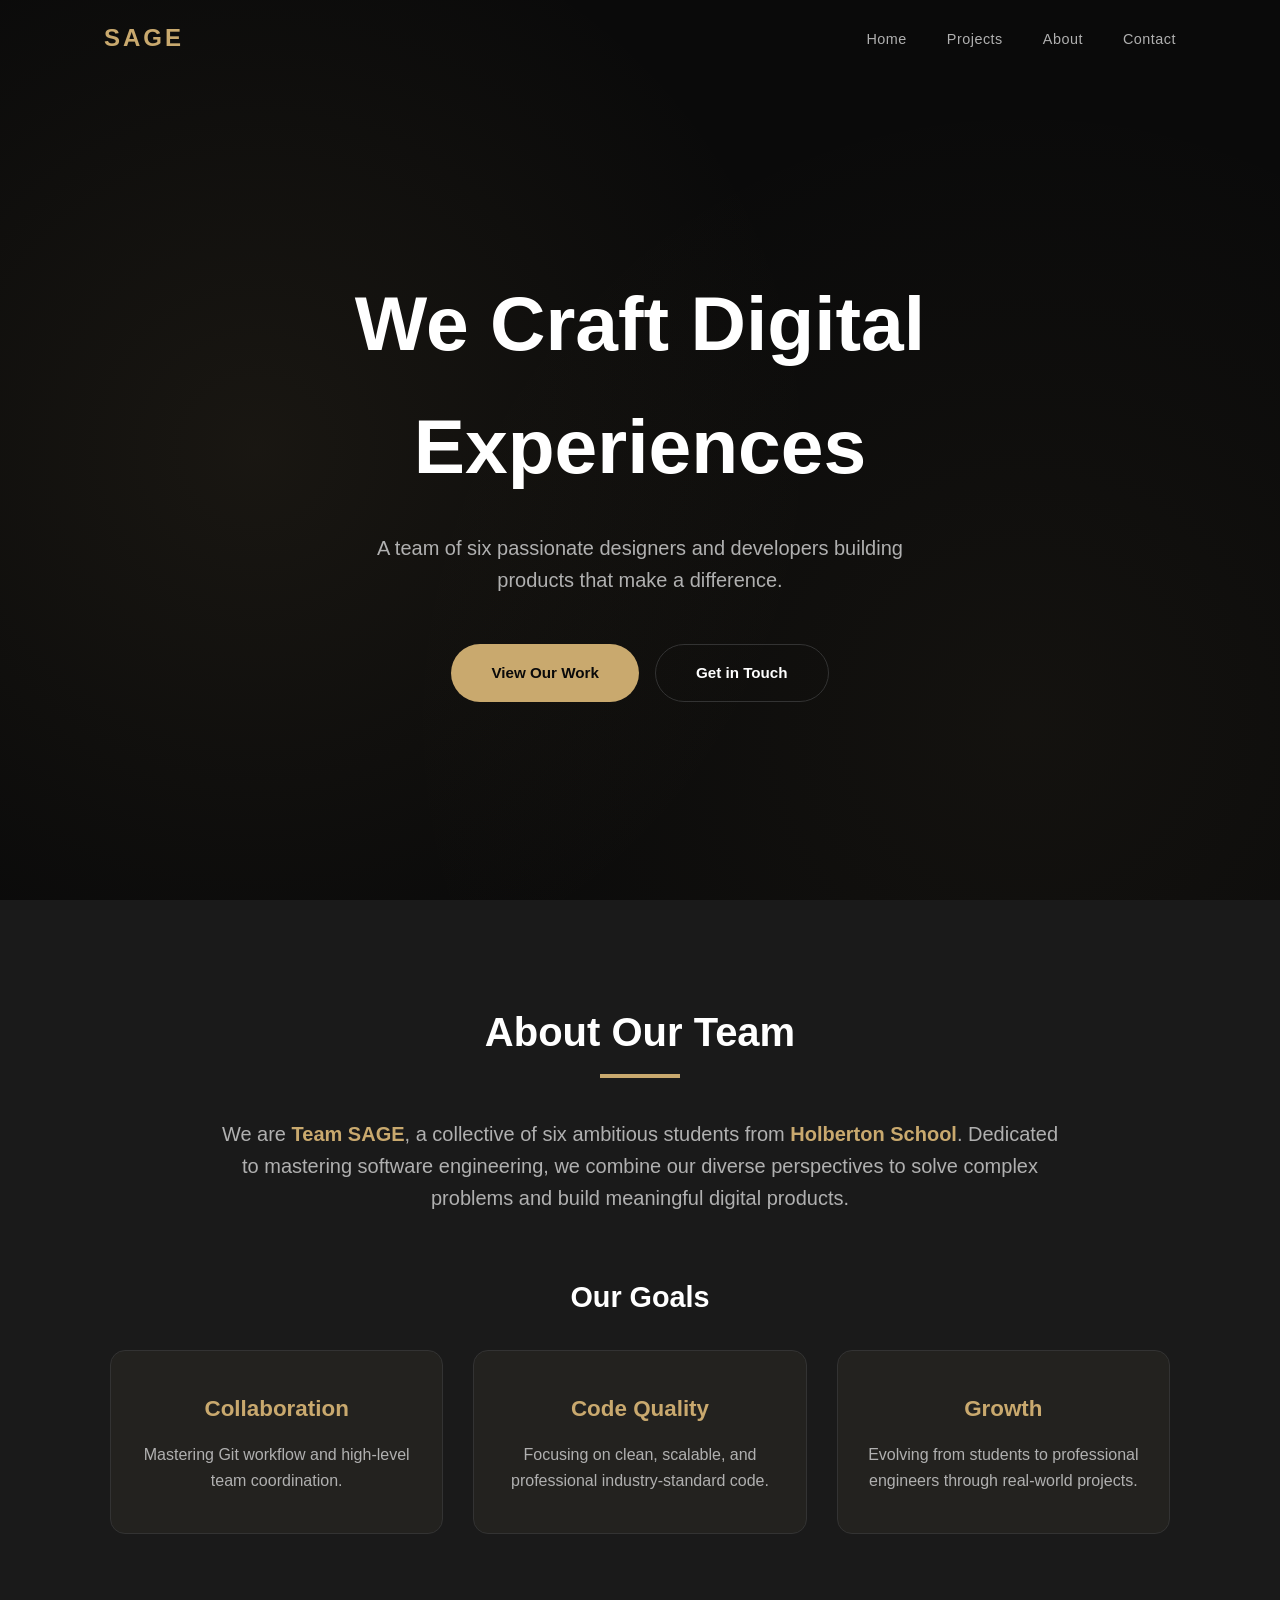
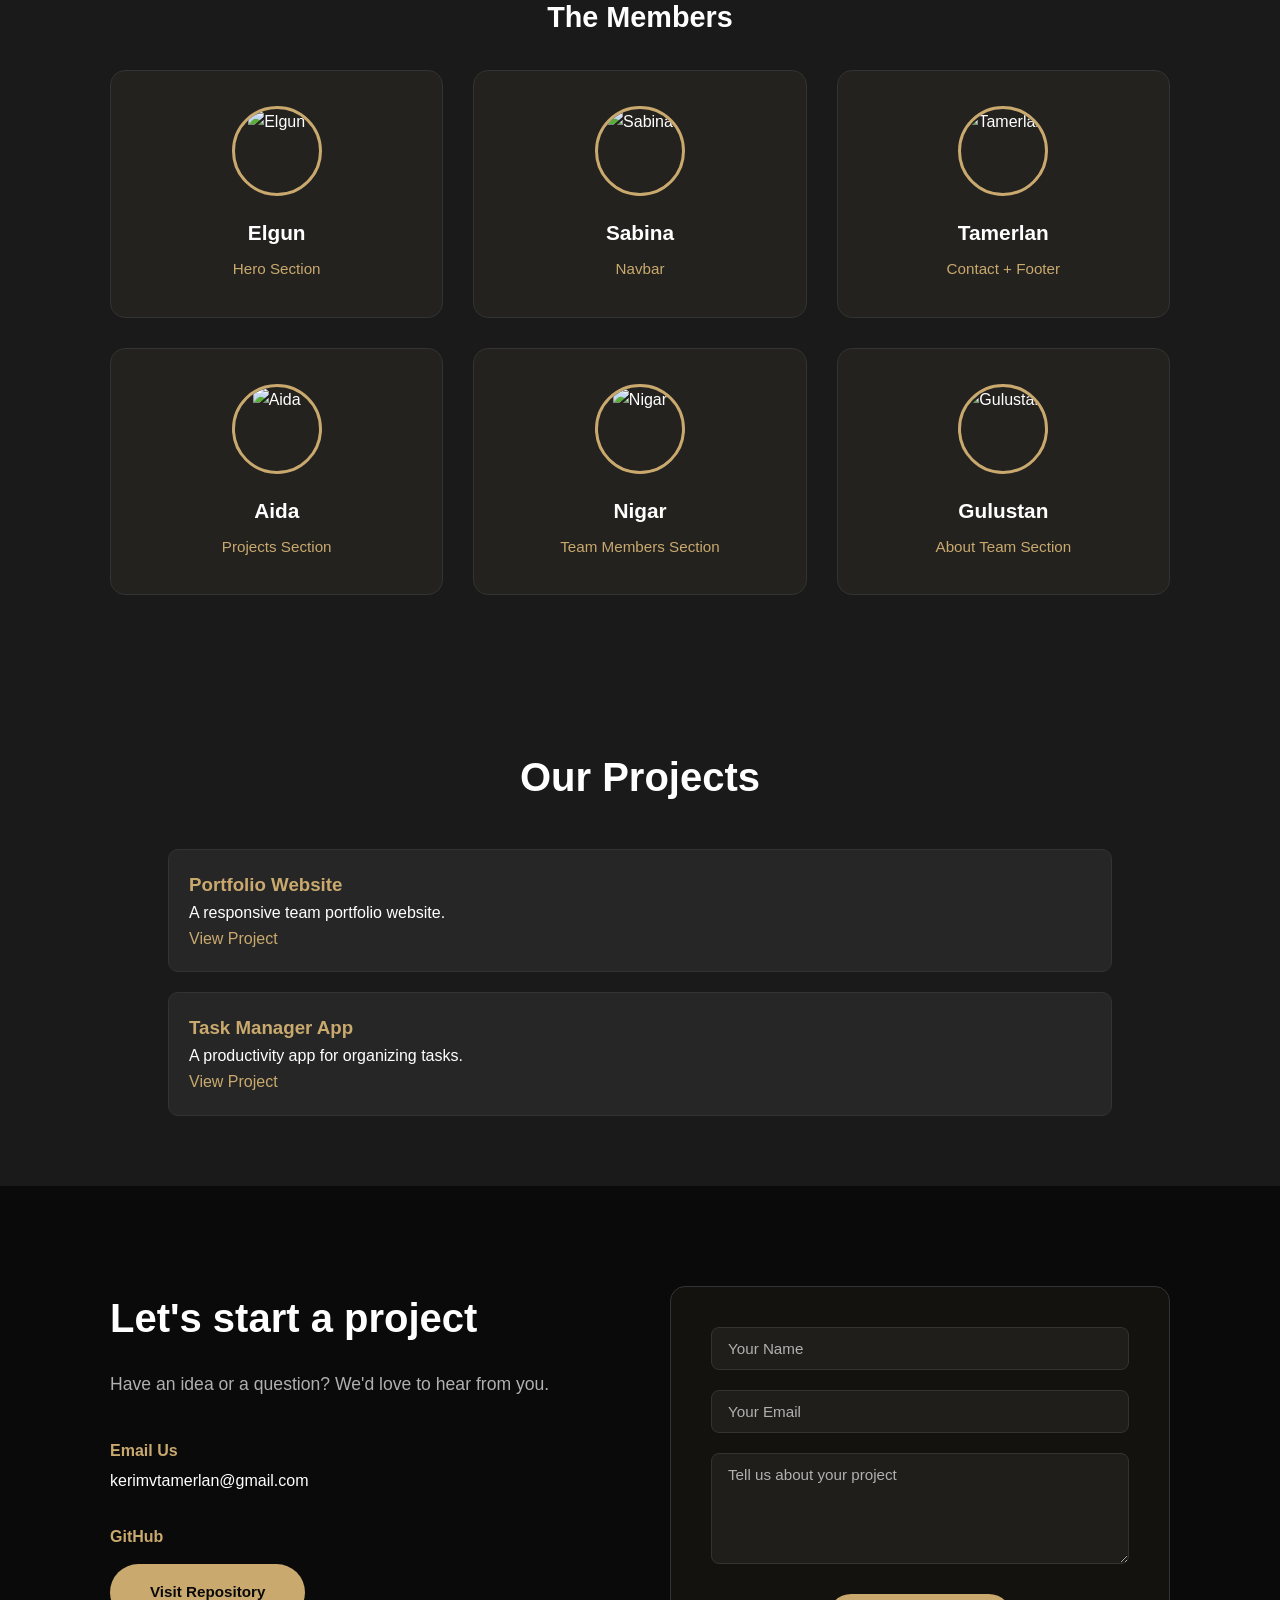
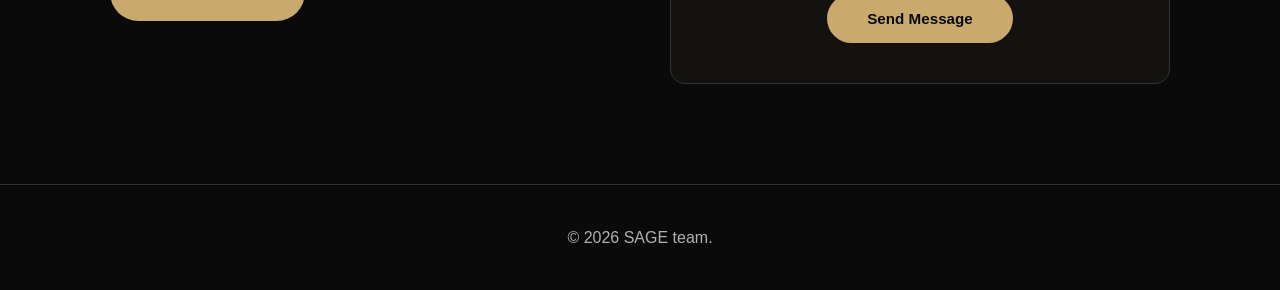
==== commit 9b178b95: "team members section" ====
--- a/index.html
+++ b/index.html
@@ -1,159 +1,181 @@
 <!doctype html>
 <html lang="en">
-  <head>
-    <meta charset="UTF-8" />
-    <meta name="viewport" content="width=device-width, initial-scale=1.0" />
-    <title>SAGE</title>
-    <link rel="stylesheet" href="style.css" />
-  </head>
+<head>
+  <meta charset="UTF-8">
+  <meta name="viewport" content="width=device-width, initial-scale=1.0">
+  <title>
+    SAGE
+  </title>
+  <link rel="stylesheet" href="style.css">
+</head>
   <body>
-    <!-- Loader -->
+        <!-- Loader -->
     <div class="loader" id="loader">
-      <div class="loader-circle"></div>
+        <div class="loader-circle"></div>
     </div>
 
-    <!-- Navbar -->
+        <!-- Navbar -->
     <nav class="navbar" id="navbar">
-      <div class="nav-container">
-        <a href="#home" class="nav-logo">SAGE</a>
-        <ul class="nav-links" id="navLinks">
-          <li><a href="#home">Home</a></li>
-          <li><a href="#projects">Projects</a></li>
-          <li><a href="#about">About</a></li>
-          <li><a href="#contact">Contact</a></li>
-        </ul>
-        <button class="nav-toggle" id="navToggle" aria-label="Toggle menu">
-          <span></span>
-          <span></span>
-          <span></span>
-        </button>
-      </div>
+        <div class="nav-container">
+            <a href="#home" class="nav-logo">SAGE</a>
+            <ul class="nav-links" id="navLinks">
+                <li><a href="#home">Home</a></li>
+                <li><a href="#projects">Projects</a></li>
+                <li><a href="#about">About</a></li>
+                <li><a href="#contact">Contact</a></li>
+            </ul>
+            <button class="nav-toggle" id="navToggle" aria-label="Toggle menu">
+                <span></span>
+                <span></span>
+                <span></span>
+            </button>
+        </div>
     </nav>
 
-    <!-- Hero -->
+        <!-- Hero -->
     <section class="hero" id="home">
-      <div class="hero-bg"></div>
-      <div class="hero-content">
-        <h1>We Craft Digital Experiences</h1>
-        <p>
-          A team of six passionate designers and developers building products
-          that make a difference.
-        </p>
-        <div class="hero-buttons">
-          <a href="#projects" class="btn btn-primary">View Our Work</a>
-          <a href="#contact" class="btn btn-outline">Get in Touch</a>
+        <div class="hero-bg"></div>
+        <div class="hero-content">
+            <h1>We Craft Digital Experiences</h1>
+            <p>A team of six passionate designers and developers building products that make a difference.</p>
+            <div class="hero-buttons">
+                <a href="#projects" class="btn btn-primary">View Our Work</a>
+                <a href="#contact" class="btn btn-outline">Get in Touch</a>
+            </div>
         </div>
-      </div>
     </section>
 
     <!-- About Team Section -->
     <section class="about-team" id="about">
-      <div class="container">
-        <div class="section-header">
-          <h2>About Our Team</h2>
-          <div class="underline"></div>
+        <div class="container">
+            <div class="section-header">
+                <h2>About Our Team</h2>
+                <div class="underline"></div>
+            </div>
+
+            <div class="about-content">
+                <p>
+                    We are <strong>Team SAGE</strong>, a collective of six ambitious students from <strong>Holberton School</strong>.
+                    Dedicated to mastering software engineering, we combine our diverse perspectives to solve complex problems and build meaningful digital products.
+                </p>
+            </div>
+
+            <div class="team-goals">
+                <h3>Our Goals</h3>
+                <div class="goals-grid">
+                    <div class="goal-card">
+                        <h4>Collaboration</h4>
+                        <p>Mastering Git workflow and high-level team coordination.</p>
+                    </div>
+                    <div class="goal-card">
+                        <h4>Code Quality</h4>
+                        <p>Focusing on clean, scalable, and professional industry-standard code.</p>
+                    </div>
+                    <div class="goal-card">
+                        <h4>Growth</h4>
+                        <p>Evolving from students to professional engineers through real-world projects.</p>
+                    </div>
+                </div>
+            </div>
+
+            <div class="team-members">
+                <h3>The Members</h3>
+                <div class="members-grid">
+                    <div class="member-card">
+                        <div class="member-img">
+                            <img src="https://api.dicebear.com/9.x/initials/svg?seed=EG&backgroundColor=c9a96e&textColor=0a0a0a" alt="Elgun">
+                        </div>
+                        <h4 class="member-name">Elgun</h4>
+                        <p class="member-role">Hero Section</p>
+                    </div>
+                    <div class="member-card">
+                        <div class="member-img">
+                            <img src="https://api.dicebear.com/9.x/initials/svg?seed=SA&backgroundColor=c9a96e&textColor=0a0a0a" alt="Sabina">
+                        </div>
+                        <h4 class="member-name">Sabina</h4>
+                        <p class="member-role">Navbar</p>
+                    </div>
+                    <div class="member-card">
+                        <div class="member-img">
+                            <img src="https://api.dicebear.com/9.x/initials/svg?seed=TA&backgroundColor=c9a96e&textColor=0a0a0a" alt="Tamerlan">
+                        </div>
+                        <h4 class="member-name">Tamerlan</h4>
+                        <p class="member-role">Contact + Footer</p>
+                    </div>
+                    <div class="member-card">
+                        <div class="member-img">
+                            <img src="https://api.dicebear.com/9.x/initials/svg?seed=AI&backgroundColor=c9a96e&textColor=0a0a0a" alt="Aida">
+                        </div>
+                        <h4 class="member-name">Aida</h4>
+                        <p class="member-role">Projects Section</p>
+                    </div>
+                    <div class="member-card">
+                        <div class="member-img">
+                            <img src="https://api.dicebear.com/9.x/initials/svg?seed=NI&backgroundColor=c9a96e&textColor=0a0a0a" alt="Nigar">
+                        </div>
+                        <h4 class="member-name">Nigar</h4>
+                        <p class="member-role">Team Members Section</p>
+                    </div>
+                    <div class="member-card">
+                        <div class="member-img">
+                            <img src="https://api.dicebear.com/9.x/initials/svg?seed=GU&backgroundColor=c9a96e&textColor=0a0a0a" alt="Gulustan">
+                        </div>
+                        <h4 class="member-name">Gulustan</h4>
+                        <p class="member-role">About Team Section</p>
+                    </div>
+                </div>
+            </div>
         </div>
-
-        <div class="about-content">
-          <p>
-            We are <strong>Team SAGE</strong>, a collective of six ambitious
-            students from <strong>Holberton School</strong>. Dedicated to
-            mastering software engineering, we combine our diverse perspectives
-            to solve complex problems and build meaningful digital products.
-          </p>
-        </div>
-
-        <div class="team-goals">
-          <h3>Our Goals</h3>
-          <div class="goals-grid">
-            <div class="goal-card">
-              <h4>Collaboration</h4>
-              <p>Mastering Git workflow and high-level team coordination.</p>
-            </div>
-            <div class="goal-card">
-              <h4>Code Quality</h4>
-              <p>
-                Focusing on clean, scalable, and professional industry-standard
-                code.
-              </p>
-            </div>
-            <div class="goal-card">
-              <h4>Growth</h4>
-              <p>
-                Evolving from students to professional engineers through
-                real-world projects.
-              </p>
-            </div>
-          </div>
-        </div>
-
-        <div class="team-members">
-          <h3>The Members</h3>
-          <div class="members-list">
-            Aida • Tamerlan • Nigar • Gulustan • Sabina • Elgun
-          </div>
-        </div>
-      </div>
     </section>
 
     <!-- Projects Section -->
     <section id="projects">
-      <h2>Our Projects</h2>
+        <h2>Our Projects</h2>
 
-      <div class="project-card">
-        <h3>Portfolio Website</h3>
-        <p>A responsive team portfolio website.</p>
-        <a href="#">View Project</a>
-      </div>
+        <div class="project-card">
+            <h3>Portfolio Website</h3>
+            <p>A responsive team portfolio website.</p>
+            <a href="#">View Project</a>
+        </div>
 
-      <div class="project-card">
-        <h3>Task Manager App</h3>
-        <p>A productivity app for organizing tasks.</p>
-        <a href="#">View Project</a>
-      </div>
+        <div class="project-card">
+            <h3>Task Manager App</h3>
+            <p>A productivity app for organizing tasks.</p>
+            <a href="#">View Project</a>
+        </div>
     </section>
 
     <!--contact section-->
     <section class="contact" id="contact">
-      <div class="container">
-        <div class="contact-wrapper">
-          <div class="contact-info">
-            <h2>Let's start a project</h2>
-            <p>Have an idea or a question? We'd love to hear from you.</p>
-            <div class="info-item">
-              <span>Email Us</span>
-              <p>kerimvtamerlan@gmail.com</p>
+        <div class="container">
+            <div class="contact-wrapper">
+                <div class="contact-info">
+                    <h2>Let's start a project</h2>
+                    <p>Have an idea or a question? We'd love to hear from you.</p>
+                    <div class="info-item">
+                        <span>Email Us</span>
+                        <p>kerimvtamerlan@gmail.com</p>
+                    </div>
+                    <div class="info-item">
+                        <span>GitHub</span>
+                        <a href="https://github.com/sa3ina/SAGE" target="_blank" class="btn btn-primary" style="display: inline-block; margin-top: 10px;">Visit Repository</a>
+                    </div>
+                </div>
+
+                <form class="contact-form">
+                    <div class="form-group">
+                        <input type="text" placeholder="Your Name" required>
+                    </div>
+                    <div class="form-group">
+                        <input type="email" placeholder="Your Email" required>
+                    </div>
+                    <div class="form-group">
+                        <textarea placeholder="Tell us about your project" rows="5" required></textarea>
+                    </div>
+                    <button type="submit" class="btn btn-primary">Send Message</button>
+                </form>
             </div>
-            <div class="info-item">
-              <span>GitHub</span>
-              <a
-                href="https://github.com/sa3ina/SAGE"
-                target="_blank"
-                class="btn btn-primary"
-                style="display: inline-block; margin-top: 10px"
-                >Visit Repository</a
-              >
-            </div>
-          </div>
-
-          <form class="contact-form">
-            <div class="form-group">
-              <input type="text" placeholder="Your Name" required />
-            </div>
-            <div class="form-group">
-              <input type="email" placeholder="Your Email" required />
-            </div>
-            <div class="form-group">
-              <textarea
-                placeholder="Tell us about your project"
-                rows="5"
-                required
-              ></textarea>
-            </div>
-            <button type="submit" class="btn btn-primary">Send Message</button>
-          </form>
         </div>
-      </div>
     </section>
 
     <footer>
@@ -161,4 +183,4 @@
       <script src="app.js"></script>
     </footer>
   </body>
-</html>
+</html>
